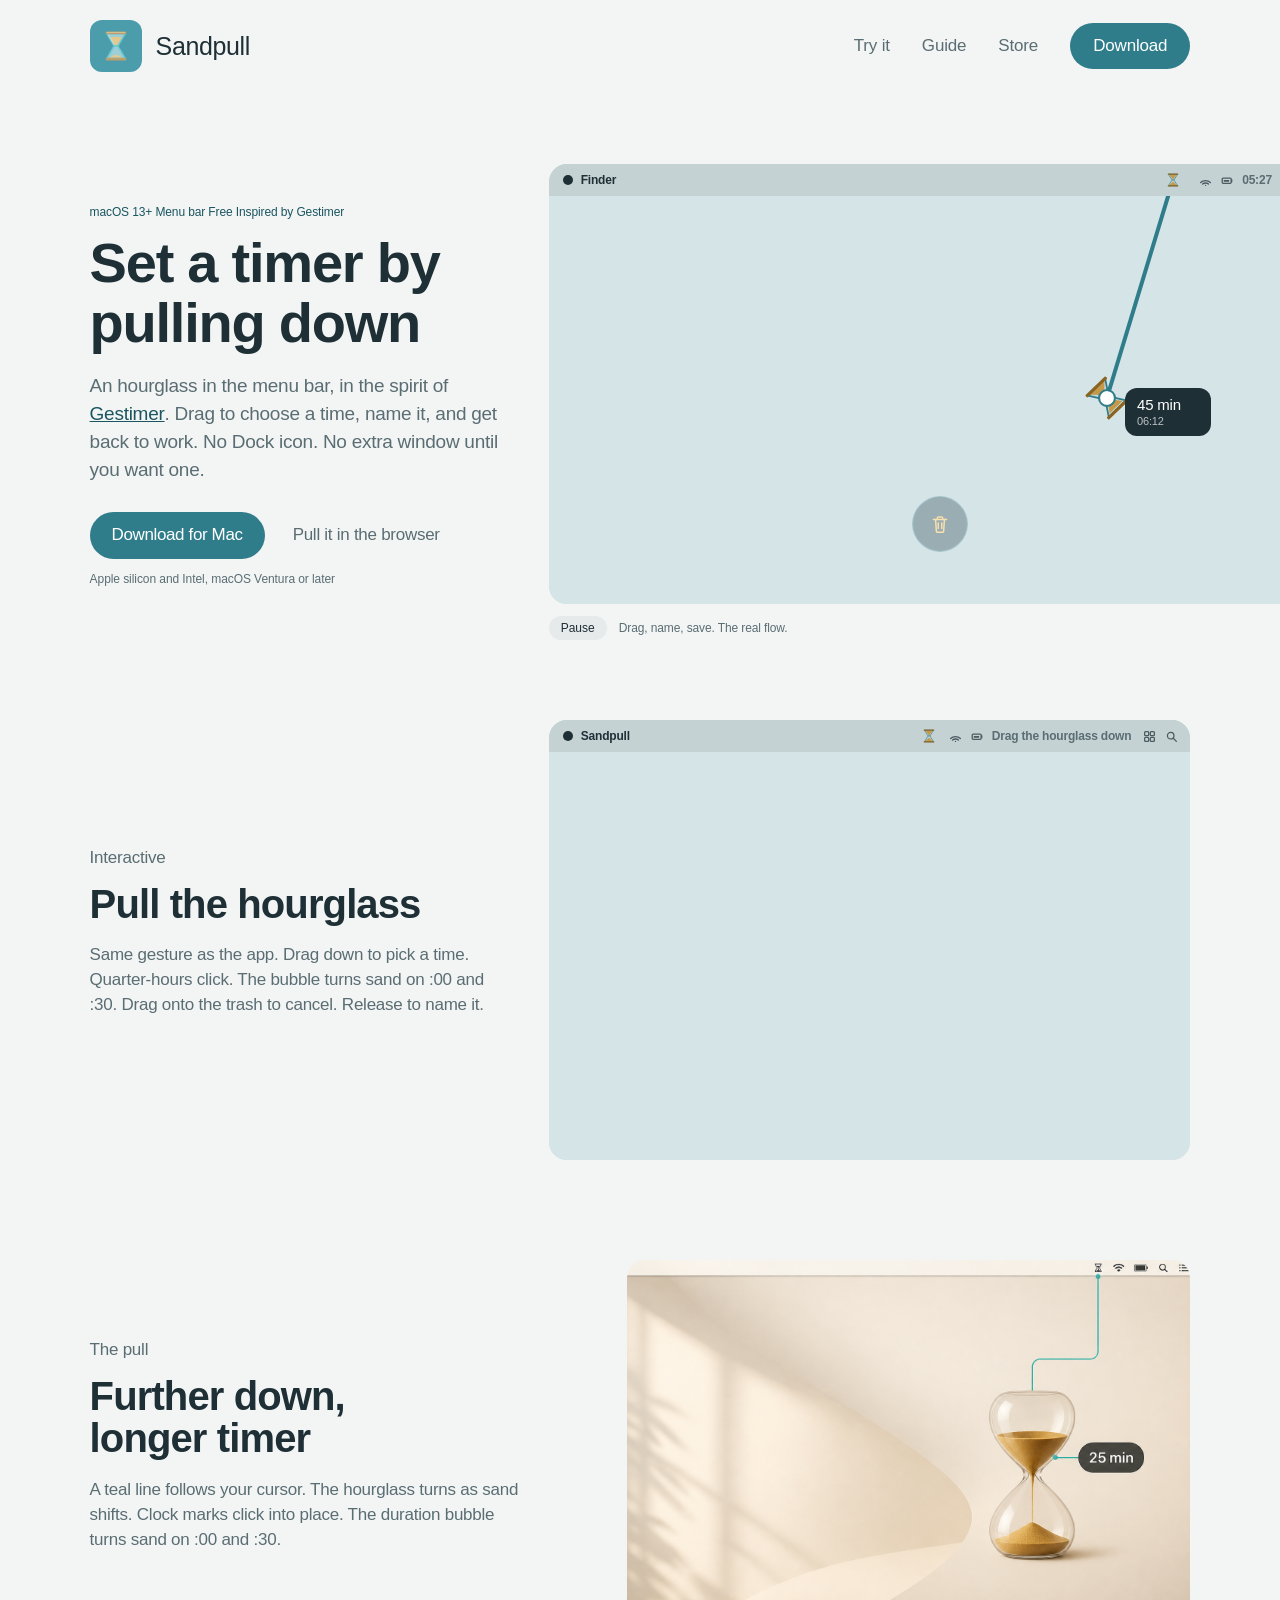
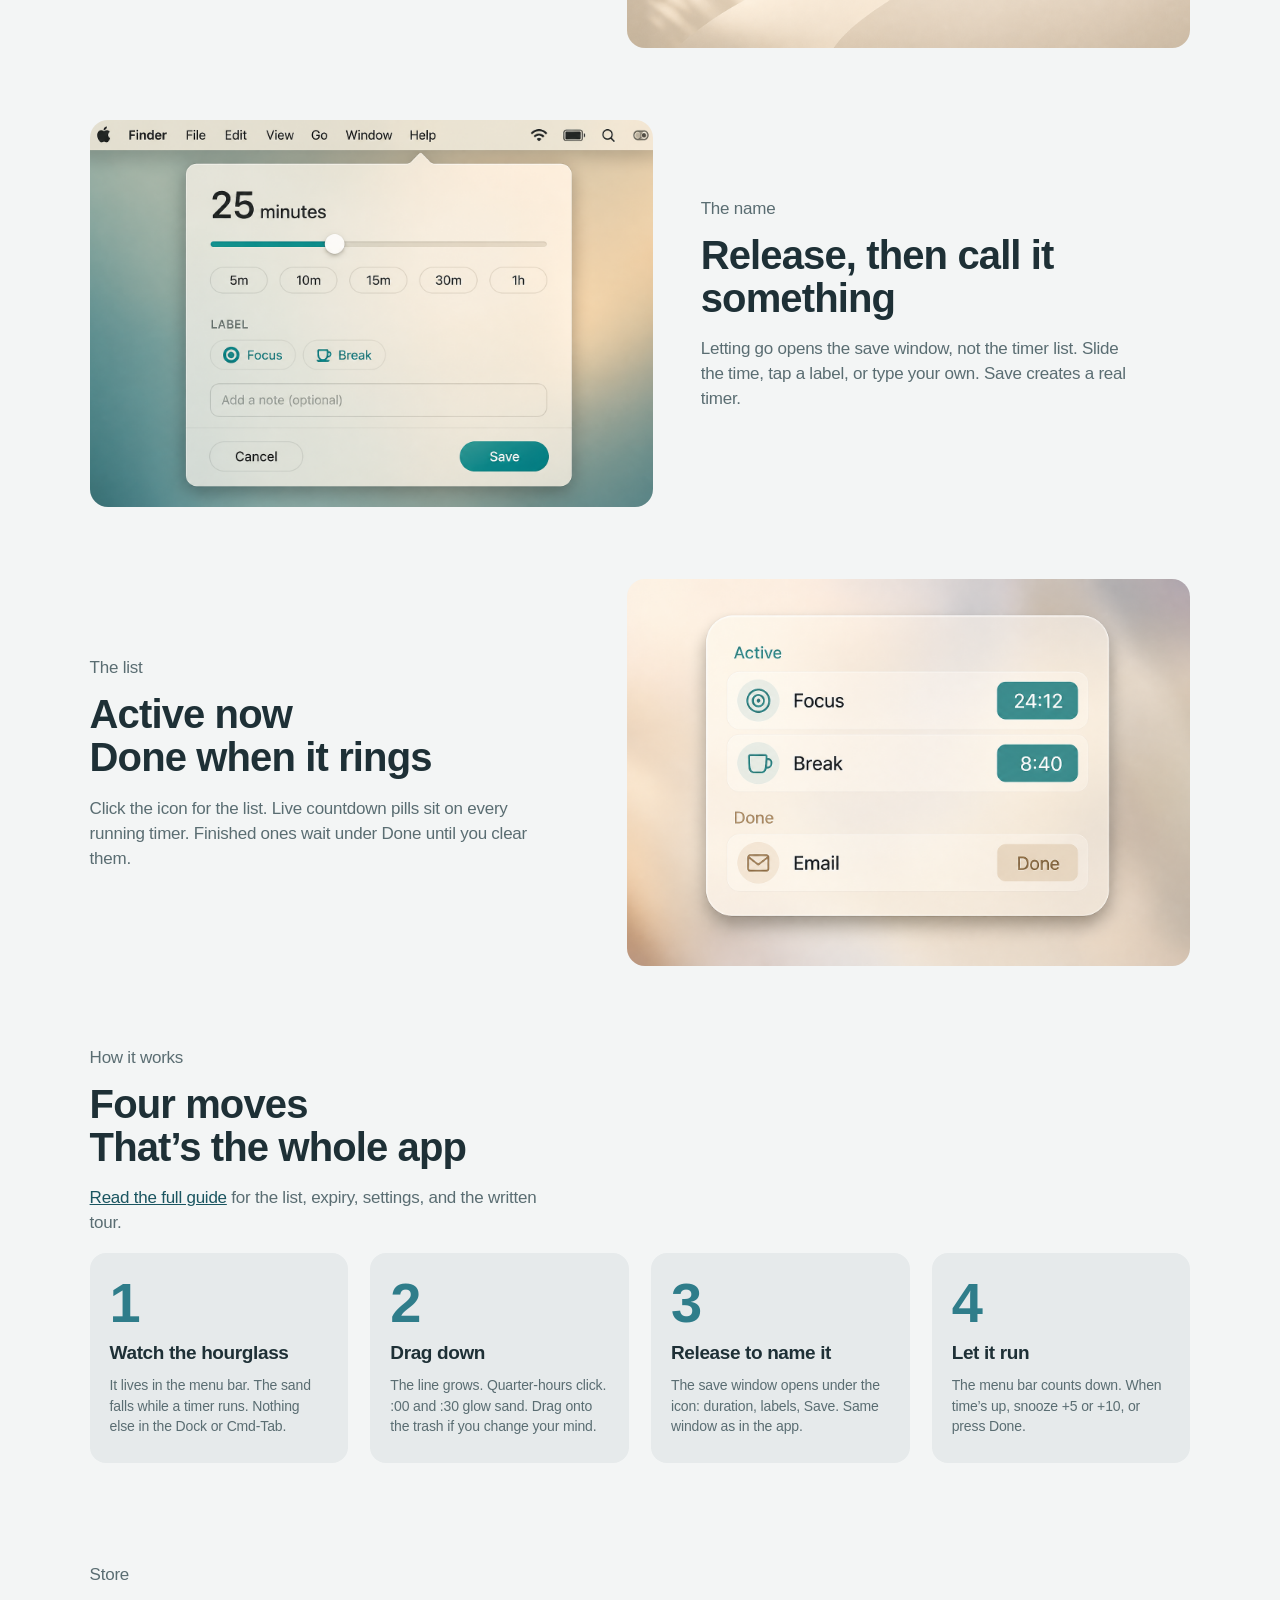
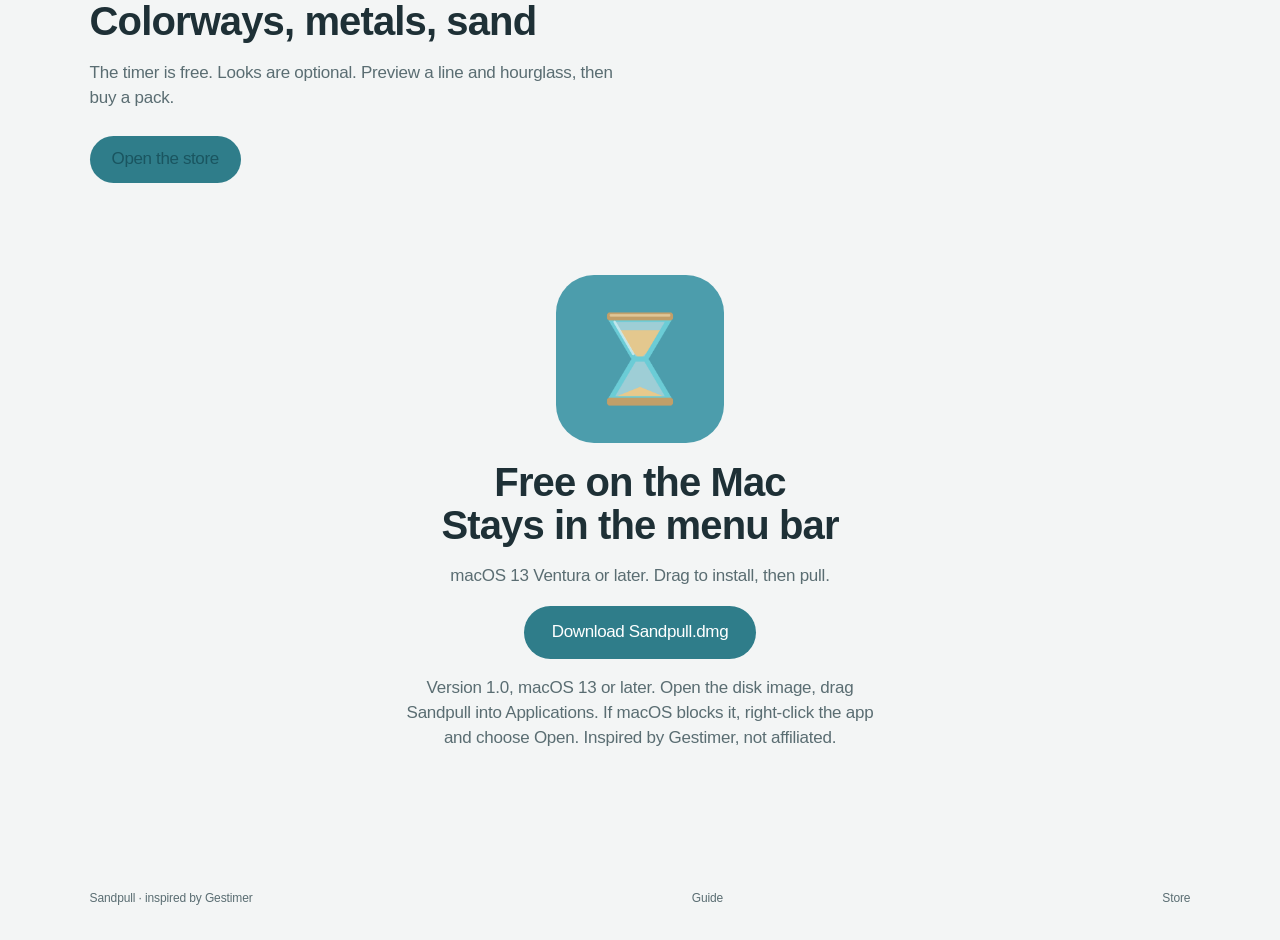
==== index.html @ 9d1be112 "Add a looks store with live preview, packs, and checkout hold. Co-authored-by: Cursor <cursoragent@c" ====
<!DOCTYPE html>
<html lang="en">
<head>
  <meta charset="utf-8">
  <meta name="viewport" content="width=device-width, initial-scale=1">
  <title>Sandpull: set a timer by pulling down</title>
  <meta name="description" content="A free macOS menu bar timer inspired by Gestimer. Drag the hourglass to choose a time, name it, and let the sand run.">
  <meta property="og:title" content="Sandpull">
  <meta property="og:description" content="A Gestimer-inspired menu bar timer. Pull down to set a time.">
  <meta property="og:image" content="assets/app-icon.png">
  <meta property="og:type" content="website">
  <link rel="icon" href="assets/app-icon-256.png" type="image/png" sizes="256x256">
  <link rel="icon" href="assets/favicon.svg" type="image/svg+xml">
  <link rel="apple-touch-icon" href="assets/app-icon-256.png">
  <link rel="stylesheet" href="styles.css">
</head>
<body>
  <header class="nav">
    <a class="brand" href="#top">
      <img src="assets/app-icon-256.png" width="36" height="36" alt="">
      <span>Sandpull</span>
    </a>
    <nav>
      <a href="#try">Try it</a>
      <a class="keep" href="guide.html">Guide</a>
      <a class="keep" href="store.html">Store</a>
      <a href="downloads/Sandpull.dmg" class="nav-cta" download>Download</a>
    </nav>
  </header>

  <main id="top">
    <section class="hero">
      <div class="hero-copy">
        <p class="eyebrow">macOS 13+  Menu bar  Free  Inspired by Gestimer</p>
        <h1>Set a timer by<br>pulling down</h1>
        <p class="lede">An hourglass in the menu bar, in the spirit of <a href="https://maddin.io/gestimer/" rel="noopener noreferrer">Gestimer</a>. Drag to choose a time, name it, and get back to work. No Dock icon. No extra window until you want one.</p>
        <div class="hero-actions">
          <a class="btn-save" href="downloads/Sandpull.dmg" download>Download for Mac</a>
          <a class="btn-quiet" href="#try">Pull it in the browser</a>
        </div>
        <p class="fine">Apple silicon and Intel, macOS Ventura or later</p>
      </div>

      <figure class="film" aria-label="Product demo">
        <div class="film-stage" id="film">
          <div class="desktop">
            <div class="menubar">
              <span class="apple" aria-hidden="true"></span>
              <span class="mb-app">Finder</span>
              <span class="mb-spacer"></span>
              <span class="status-icon" id="filmIcon">
                <svg class="hg" viewBox="0 0 42 42" aria-hidden="true"><use href="#hourglass"></use></svg>
                <span class="status-time" id="filmStatus"></span>
              </span>
              <span class="mb-extras" aria-hidden="true">
                <svg class="mb-sys" viewBox="0 0 16 16"><path d="M2 10.5c3.2-3.2 8.8-3.2 12 0"/><path d="M4.4 12.4c1.9-1.8 5.3-1.8 7.2 0"/><circle cx="8" cy="14" r="0.8" class="fill"/></svg>
                <svg class="mb-sys" viewBox="0 0 16 16"><rect x="1.5" y="5" width="11" height="6.5" rx="1.2"/><path d="M13.2 7v2.5"/><path d="M3.4 7.4h6.6v2.2H3.4z" class="fill"/></svg>
              </span>
              <span class="mb-clock" id="filmClock">16:39</span>
              <span class="mb-extras" aria-hidden="true">
                <svg class="mb-sys" viewBox="0 0 16 16"><rect x="2" y="2" width="5" height="5" rx="1.1"/><rect x="9" y="2" width="5" height="5" rx="1.1"/><rect x="2" y="9" width="5" height="5" rx="1.1"/><rect x="9" y="9" width="5" height="5" rx="1.1"/></svg>
                <svg class="mb-sys" viewBox="0 0 16 16"><circle cx="7" cy="7" r="4"/><path d="M10.2 10.2 14 14"/></svg>
              </span>
            </div>
            <div class="film-play" id="filmPlay">
              <div class="line" id="filmLine"></div>
              <div class="glass" id="filmGlass">
                <svg class="hg lg" viewBox="0 0 42 42"><use href="#hourglass"></use></svg>
              </div>
              <div class="bubble" id="filmBubble">
                <strong id="filmMins">25 min</strong>
                <span id="filmEnd">17:04</span>
              </div>
              <div class="cursor" id="filmCursor"></div>
              <div class="trash" id="filmTrash" aria-hidden="true">
                <svg viewBox="0 0 24 24">
                  <path d="M4.5 7h15M9 7V5.2A1.2 1.2 0 0 1 10.2 4h3.6A1.2 1.2 0 0 1 15 5.2V7"/>
                  <path class="can" d="M7 7l.85 13.1A1.4 1.4 0 0 0 9.24 21.4h5.52a1.4 1.4 0 0 0 1.39-1.3L17 7"/>
                  <path d="M10 11v6.2M14 11v6.2"/>
                </svg>
              </div>
              <div class="save-panel" id="filmSave">
                <div class="save-head">
                  <h3 id="filmVerbose">25 minutes</h3>
                  <div class="save-meta"><span>25m</span><span id="filmSaveEnd">17:04</span></div>
                  <div class="slider"><i style="width:42%"></i></div>
                  <div class="chips">
                    <span>5m</span><span>10m</span><span class="on">15m</span><span>30m</span><span>1h</span>
                  </div>
                </div>
                <div class="save-label">
                  <p>Label</p>
                  <div class="chips"><span>Focus</span><span>Break</span></div>
                  <div class="field" id="filmField"><span id="filmTyped"></span><i class="caret"></i></div>
                </div>
                <div class="save-foot">
                  <span class="cancel">Cancel</span>
                  <span class="save" id="filmSaveBtn">Save</span>
                </div>
              </div>
            </div>
          </div>
        </div>
        <figcaption>
          <button type="button" class="film-toggle" id="filmToggle" aria-pressed="true">Pause</button>
          <span>Drag, name, save. The real flow.</span>
        </figcaption>
      </figure>
    </section>

    <section class="try" id="try">
      <div class="section-copy">
        <p class="eyebrow">Interactive</p>
        <h2>Pull the hourglass</h2>
        <p>Same gesture as the app. Drag down to pick a time. Quarter-hours click. The bubble turns sand on :00 and :30. Drag onto the trash to cancel. Release to name it.</p>
      </div>
      <div class="try-stage" id="tryStage">
        <div class="desktop">
          <div class="menubar">
            <span class="apple" aria-hidden="true"></span>
            <span class="mb-app">Sandpull</span>
            <span class="mb-spacer"></span>
            <button type="button" class="status-icon live" id="tryIcon" aria-label="Drag to set a timer">
              <svg class="hg" viewBox="0 0 42 42"><use href="#hourglass"></use></svg>
            </button>
            <span class="mb-extras" aria-hidden="true">
              <svg class="mb-sys" viewBox="0 0 16 16"><path d="M2 10.5c3.2-3.2 8.8-3.2 12 0"/><path d="M4.4 12.4c1.9-1.8 5.3-1.8 7.2 0"/><circle cx="8" cy="14" r="0.8" class="fill"/></svg>
              <svg class="mb-sys" viewBox="0 0 16 16"><rect x="1.5" y="5" width="11" height="6.5" rx="1.2"/><path d="M13.2 7v2.5"/><path d="M3.4 7.4h6.6v2.2H3.4z" class="fill"/></svg>
            </span>
            <span class="hint" id="tryHint">Drag the hourglass down</span>
            <span class="mb-extras" aria-hidden="true">
              <svg class="mb-sys" viewBox="0 0 16 16"><rect x="2" y="2" width="5" height="5" rx="1.1"/><rect x="9" y="2" width="5" height="5" rx="1.1"/><rect x="2" y="9" width="5" height="5" rx="1.1"/><rect x="9" y="9" width="5" height="5" rx="1.1"/></svg>
              <svg class="mb-sys" viewBox="0 0 16 16"><circle cx="7" cy="7" r="4"/><path d="M10.2 10.2 14 14"/></svg>
            </span>
          </div>
          <div class="try-canvas" id="tryCanvas">
            <div class="line" id="tryLine"></div>
            <div class="glass" id="tryGlass">
              <svg class="hg lg" viewBox="0 0 42 42"><use href="#hourglass"></use></svg>
            </div>
            <div class="bubble" id="tryBubble">
              <strong id="tryMins">15 min</strong>
              <span id="tryEnd"></span>
            </div>
            <div class="trash" id="tryTrash" aria-hidden="true">
              <svg viewBox="0 0 24 24">
                <path d="M4.5 7h15M9 7V5.2A1.2 1.2 0 0 1 10.2 4h3.6A1.2 1.2 0 0 1 15 5.2V7"/>
                <path class="can" d="M7 7l.85 13.1A1.4 1.4 0 0 0 9.24 21.4h5.52a1.4 1.4 0 0 0 1.39-1.3L17 7"/>
                <path d="M10 11v6.2M14 11v6.2"/>
              </svg>
            </div>
            <div class="save-panel" id="trySave">
              <div class="save-head">
                <h3 id="tryVerbose">15 minutes</h3>
                <div class="save-meta"><span id="tryShort">15m</span><span id="trySaveEnd"></span></div>
                <div class="slider"><i id="trySlider"></i></div>
                <div class="chips">
                  <button type="button" data-mins="5">5m</button>
                  <button type="button" data-mins="10">10m</button>
                  <button type="button" data-mins="15">15m</button>
                  <button type="button" data-mins="30">30m</button>
                  <button type="button" data-mins="60">1h</button>
                </div>
              </div>
              <div class="save-label">
                <p>Label</p>
                <div class="chips">
                  <button type="button" data-label="Focus">Focus</button>
                  <button type="button" data-label="Break">Break</button>
                </div>
                <input id="tryField" class="field-input" type="text" placeholder="or type your own…" maxlength="40" autocomplete="off">
              </div>
              <div class="save-foot">
                <button type="button" class="cancel" id="tryCancel">Cancel</button>
                <button type="button" class="save" id="tryAdd">Save</button>
              </div>
            </div>
            <div class="list-panel" id="tryList" hidden>
              <p class="list-kicker">Active</p>
              <div id="tryRows"></div>
            </div>
          </div>
        </div>
      </div>
    </section>

    <section class="features" id="features">
      <article class="feature">
        <div class="feature-text">
          <p class="eyebrow">The pull</p>
          <h2>Further down,<br>longer timer</h2>
          <p>A teal line follows your cursor. The hourglass turns as sand shifts. Clock marks click into place. The duration bubble turns sand on :00 and :30.</p>
        </div>
        <figure>
          <img src="assets/feature-drag.png" alt="Dragging the hourglass down from the Mac menu bar to set 25 minutes" width="1600" height="900">
        </figure>
      </article>

      <article class="feature flip">
        <div class="feature-text">
          <p class="eyebrow">The name</p>
          <h2>Release, then call it something</h2>
          <p>Letting go opens the save window, not the timer list. Slide the time, tap a label, or type your own. Save creates a real timer.</p>
        </div>
        <figure>
          <img src="assets/feature-save.png" alt="Save window with duration slider, label chips, and a teal Save button" width="1600" height="1200">
        </figure>
      </article>

      <article class="feature">
        <div class="feature-text">
          <p class="eyebrow">The list</p>
          <h2>Active now<br>Done when it rings</h2>
          <p>Click the icon for the list. Live countdown pills sit on every running timer. Finished ones wait under Done until you clear them.</p>
        </div>
        <figure>
          <img src="assets/feature-list.png" alt="Timer list with Active countdowns and a Done section" width="1600" height="1200">
        </figure>
      </article>
    </section>

    <section class="steps" id="how">
      <div class="section-copy">
        <p class="eyebrow">How it works</p>
        <h2>Four moves<br>That’s the whole app</h2>
        <p><a href="guide.html">Read the full guide</a> for the list, expiry, settings, and the written tour.</p>
      </div>
      <ol class="step-grid">
        <li>
          <span class="num">1</span>
          <h3>Watch the hourglass</h3>
          <p>It lives in the menu bar. The sand falls while a timer runs. Nothing else in the Dock or Cmd-Tab.</p>
        </li>
        <li>
          <span class="num">2</span>
          <h3>Drag down</h3>
          <p>The line grows. Quarter-hours click. :00 and :30 glow sand. Drag onto the trash if you change your mind.</p>
        </li>
        <li>
          <span class="num">3</span>
          <h3>Release to name it</h3>
          <p>The save window opens under the icon: duration, labels, Save. Same window as in the app.</p>
        </li>
        <li>
          <span class="num">4</span>
          <h3>Let it run</h3>
          <p>The menu bar counts down. When time’s up, snooze +5 or +10, or press Done.</p>
        </li>
      </ol>
    </section>

    <section class="store-tease" id="looks">
      <div class="section-copy">
        <p class="eyebrow">Store</p>
        <h2>Colorways, metals, sand</h2>
        <p>The timer is free. Looks are optional. Preview a line and hourglass, then buy a pack.</p>
        <a class="btn-save" href="store.html">Open the store</a>
      </div>
    </section>

    <section class="download" id="download">
      <img class="dl-icon" src="assets/app-icon.png" width="1024" height="1024" alt="Sandpull">
      <h2>Free on the Mac<br>Stays in the menu bar</h2>
      <p>macOS 13 Ventura or later. Drag to install, then pull.</p>
      <a class="btn-save lg" href="downloads/Sandpull.dmg" download>Download Sandpull.dmg</a>
      <p class="fine">Version 1.0, macOS 13 or later. Open the disk image, drag Sandpull into Applications. If macOS blocks it, right-click the app and choose Open. Inspired by Gestimer, not affiliated.</p>
    </section>
  </main>

  <footer>
    <span>Sandpull · inspired by <a href="https://maddin.io/gestimer/" rel="noopener noreferrer">Gestimer</a></span>
    <a href="guide.html">Guide</a>
    <a href="store.html">Store</a>
  </footer>

  <svg xmlns="http://www.w3.org/2000/svg" class="sprite" aria-hidden="true">
    <symbol id="hourglass" viewBox="0 0 42 42">
      <path d="M9 6h24L23.3 21H18.7L9 6Z" fill="#c5d8db" stroke="#2f7d8a" stroke-width="1.8" stroke-linejoin="round"/>
      <path d="M9 36h24L23.3 21H18.7L9 36Z" fill="#c5d8db" stroke="#2f7d8a" stroke-width="1.8" stroke-linejoin="round"/>
      <path d="M12 8h18L21 20Z" fill="#c49a4a"/>
      <path d="M11 35h20L21 25Z" fill="#c49a4a"/>
      <rect x="7" y="4" width="28" height="3.2" rx="1" fill="#8a6420"/>
      <rect x="7" y="34.8" width="28" height="3.2" rx="1" fill="#8a6420"/>
    </symbol>
  </svg>

  <script src="app.js"></script>
</body>
</html>
---- styles.css ----
:root {
  --accent: #2f7d8a;
  --accent-deep: #1a5560;
  --teal: #4aa3ad;
  --sand: #b8924a;
  --sand-deep: #7a5a1e;
  --cream: #f3f5f5;
  --cream-deep: #e2e6e7;
  --ink: #1e3036;
  --muted: #5a6d72;
  --panel: #e6eaeb;
  --glass: #ffffff;
  --line: #2f7d8a;
  --radius: 13px;
}

* { box-sizing: border-box; }
html { scroll-behavior: smooth; }
#try { scroll-margin-top: 20vh; }
body {
  margin: 0;
  color: var(--ink);
  font-family: "SF Pro Text", -apple-system, BlinkMacSystemFont, "Helvetica Neue", sans-serif;
  font-size: 17px;
  font-weight: 400;
  line-height: 1.47;
  letter-spacing: -0.011em;
  background: var(--cream);
  -webkit-font-smoothing: antialiased;
}
img { max-width: 100%; height: auto; display: block; }
button, input { font: inherit; }
a { color: inherit; }

.nav {
  position: sticky;
  top: 0;
  z-index: 20;
  display: flex;
  align-items: center;
  justify-content: space-between;
  padding: 20px 7vw;
  background: var(--cream);
}
.brand {
  display: flex;
  align-items: center;
  gap: 14px;
  text-decoration: none;
  font-size: 25px;
  font-weight: 510;
  letter-spacing: -0.015em;
}
.brand img { width: 52px; height: 52px; border-radius: 12px; }
.nav nav { display: flex; align-items: center; gap: 32px; }
.nav nav a {
  text-decoration: none;
  color: var(--muted);
  font-size: 17px;
  font-weight: 400;
  letter-spacing: -0.01em;
}
.nav-cta {
  background: var(--accent);
  color: #fff !important;
  padding: 11px 23px;
  border-radius: 999px;
  font-weight: 510;
}

.hero {
  display: grid;
  grid-template-columns: minmax(0, 0.82fr) minmax(0, 1.28fr);
  gap: 48px;
  align-items: center;
  padding: 72px 7vw 40px;
}
.eyebrow {
  margin: 0 0 12px;
  font-size: 12px;
  font-weight: 400;
  letter-spacing: -0.01em;
  color: var(--accent-deep);
}
h1, h2 {
  font-family: "SF Pro Display", -apple-system, BlinkMacSystemFont, "Helvetica Neue", sans-serif;
  font-weight: 600;
  letter-spacing: -0.022em;
  line-height: 1.07;
  margin: 0 0 18px;
}
h1 { font-size: clamp(40px, 4.8vw, 56px); }
h2 { font-size: clamp(28px, 3.2vw, 40px); }
.lede {
  font-size: 19px;
  font-weight: 400;
  line-height: 1.47;
  letter-spacing: -0.014em;
  color: var(--muted);
  max-width: 22em;
}
.lede a { color: var(--accent-deep); font-weight: 510; }
.hero-actions { display: flex; flex-wrap: wrap; gap: 12px; margin: 28px 0 12px; }
.fine {
  color: var(--muted);
  font-size: 12px;
  font-weight: 400;
  letter-spacing: -0.006em;
}

.btn-save {
  display: inline-flex;
  align-items: center;
  justify-content: center;
  background: var(--accent);
  color: #fff;
  text-decoration: none;
  font-size: 17px;
  font-weight: 510;
  letter-spacing: -0.022em;
  padding: 11px 22px;
  border-radius: 999px;
  border: 0;
  cursor: pointer;
}
.btn-save:hover { background: var(--accent-deep); }
.btn-save.lg { padding: 14px 28px; font-size: 17px; }
.btn-quiet {
  display: inline-flex;
  align-items: center;
  padding: 11px 16px;
  text-decoration: none;
  color: var(--muted);
  border-radius: 999px;
  font-size: 17px;
  font-weight: 400;
  letter-spacing: -0.016em;
}
.btn-quiet:hover { background: var(--panel); }

.film { margin: 0; }
.film-stage, .try-stage {
  border-radius: 18px;
  overflow: hidden;
  background: #d5e4e6;
  aspect-ratio: 16 / 9;
  min-height: 440px;
}
.desktop {
  height: 100%;
  background: #d5e4e6;
  position: relative;
  display: flex;
  flex-direction: column;
}
.menubar {
  position: relative;
  z-index: 2;
  height: 32px;
  display: flex;
  align-items: center;
  gap: 8px;
  padding: 0 12px 0 14px;
  background: #c5d2d4;
  font-size: 12px;
  font-weight: 560;
  line-height: 1;
  flex: none;
}
.menubar > * {
  display: flex;
  align-items: center;
  height: 20px;
  line-height: 1;
}
.apple {
  width: 10px;
  height: 10px;
  border-radius: 50%;
  background: var(--ink);
  flex: none;
}
.sprite {
  position: absolute;
  left: -999px;
  width: 42px;
  height: 42px;
}
.mb-spacer { flex: 1; }
.mb-clock, .hint { color: var(--muted); }
.mb-extras {
  display: flex;
  align-items: center;
  gap: 9px;
  height: 20px;
  margin-left: 4px;
}
.mb-sys {
  width: 13px;
  height: 13px;
  display: block;
  fill: none;
  stroke: var(--ink);
  stroke-width: 1.6;
  stroke-linecap: round;
  stroke-linejoin: round;
  opacity: 0.72;
}
.mb-sys .fill {
  fill: var(--ink);
  stroke: none;
}
.status-icon {
  display: inline-flex;
  align-items: center;
  gap: 6px;
  background: none;
  border: 0;
  padding: 0;
  height: 20px;
  border-radius: 6px;
}
.status-icon.live { cursor: grab; }
.status-icon.live:active { cursor: grabbing; }
.hg { width: 16px; height: 16px; display: block; flex: none; }
.hg.lg { width: 42px; height: 42px; }
.status-time {
  display: inline-flex;
  align-items: center;
  justify-content: center;
  font-variant-numeric: tabular-nums;
  font-size: 11px;
  line-height: 1;
  color: var(--accent-deep);
}
.status-time:not(:empty) {
  background: var(--accent);
  color: #fff;
  padding: 0 7px;
  height: 18px;
  border-radius: 6px;
}

.film-play, .try-canvas {
  position: relative;
  flex: 1;
  min-height: 0;
  z-index: 1;
}
.line {
  position: absolute;
  width: 4px;
  background: var(--line);
  border-radius: 99px;
  transform-origin: top center;
  opacity: 0;
  left: 0; top: 0;
  pointer-events: none;
}
.line.faded { opacity: 0.28 !important; }
.glass, .bubble, .cursor, .trash { position: absolute; opacity: 0; pointer-events: none; }
.trash {
  left: 50%;
  bottom: 52px;
  width: 56px;
  height: 56px;
  margin-left: -28px;
  border-radius: 50%;
  display: grid;
  place-items: center;
  background: rgba(41, 71, 82, 0.35);
  outline: 1px solid rgba(47, 125, 138, 0.35);
  transform: scale(0.7);
  transform-origin: center;
}
.trash svg {
  width: 22px;
  height: 22px;
  fill: none;
  stroke: #f7e0ad;
  stroke-width: 1.7;
  stroke-linecap: round;
  stroke-linejoin: round;
}
.trash.on {
  background: rgba(255, 59, 48, 0.22);
  outline-color: rgba(255, 59, 48, 0.5);
}
.trash.on svg {
  stroke: #ff3b30;
}
.trash.on .can { fill: #ff3b30; }
.glass {
  width: 54px; height: 54px;
  margin: -27px 0 0 -27px;
  display: grid; place-items: center;
}
.bubble {
  min-width: 86px;
  padding: 8px 12px;
  border-radius: 12px;
  background: var(--ink);
  color: #fff;
  transform: translate(18px, -10px);
  display: flex;
  flex-direction: column;
  justify-content: center;
  gap: 2px;
}
.bubble strong {
  display: block;
  margin: 0;
  font-size: 15px;
  font-weight: 510;
  line-height: 1.15;
}
.bubble span {
  font-size: 11px;
  line-height: 1.2;
  opacity: .7;
}
.bubble.on-clock { background: var(--sand-deep); }
.cursor {
  width: 14px; height: 14px;
  border-radius: 50%;
  background: #fff;
  outline: 2px solid var(--line);
  margin: -7px 0 0 -7px;
}

.save-panel, .list-panel {
  position: absolute;
  top: 12px;
  right: 10px;
  width: 300px;
  border-radius: var(--radius);
  background: var(--glass);
  overflow: hidden;
  opacity: 0;
  transform: translateY(-8px) scale(0.96);
  pointer-events: none;
}
.save-panel.show, .list-panel.show {
  opacity: 1;
  transform: none;
  pointer-events: auto;
  transition: 180ms ease;
}
.save-head, .save-label { padding: 16px 18px 12px; }
.save-head h3 { font-size: 18px; margin: 0 0 6px; }
.save-meta {
  display: flex; justify-content: space-between;
  font-size: 12px; color: var(--muted); margin-bottom: 8px;
}
.slider {
  height: 4px; border-radius: 99px;
  background: var(--panel); margin-bottom: 12px;
}
.slider i {
  display: block; height: 100%; width: 40%;
  background: var(--accent); border-radius: inherit;
}
.chips { display: flex; flex-wrap: wrap; gap: 6px; }
.chips span, .chips button {
  border: 0;
  background: var(--panel);
  color: var(--muted);
  border-radius: 999px;
  padding: 5px 8px;
  font-size: 11px;
  font-weight: 600;
  cursor: pointer;
}
.chips .on, .chips button.on {
  background: #c5d8db;
  color: var(--accent-deep);
}
.save-label p {
  margin: 0 0 8px;
  font-size: 11px;
  letter-spacing: .12em;
  text-transform: uppercase;
  color: var(--muted);
  font-weight: 650;
}
.field, .field-input {
  margin-top: 10px;
  min-height: 28px;
  border: 0;
  background: transparent;
  width: 100%;
  color: var(--ink);
}
.field { color: var(--muted); }
.caret {
  display: inline-block; width: 1px; height: 14px;
  background: var(--accent); margin-left: 1px;
  animation: blink 1s steps(1) infinite;
}
@keyframes blink { 50% { opacity: 0; } }
.save-foot {
  display: flex; justify-content: space-between; align-items: center;
  padding: 12px 14px;
  background: var(--panel);
}
.cancel {
  background: none; border: 0; color: var(--muted);
  padding: 6px 12px; border-radius: 7px; cursor: pointer;
}
.save {
  background: var(--accent); color: #fff; border: 0;
  padding: 7px 18px; border-radius: 999px; font-weight: 650; cursor: pointer;
}
.save.pulse { transform: scale(1.04); }

.list-panel { padding: 14px 0 8px; }
.list-empty {
  margin: 8px 16px 16px;
  color: var(--muted);
  font-size: 13px;
  text-align: center;
}
.list-kicker {
  margin: 0 16px 8px;
  font-size: 10px; font-weight: 700;
  letter-spacing: .12em; text-transform: uppercase; color: var(--muted);
}
.row {
  display: flex; align-items: center; gap: 8px;
  padding: 10px 16px; min-height: 54px;
}
.row b { display: block; font-size: 13px; font-weight: 560; }
.row small { color: var(--muted); font-size: 11px; }
.row .grow { flex: 1; }
.pill {
  width: 80px; height: 26px; border-radius: 999px;
  display: grid; place-items: center;
  background: #c5d8db;
  color: var(--accent-deep);
  font-size: 11px; font-weight: 550;
  font-variant-numeric: tabular-nums;
}

.film figcaption {
  display: flex;
  align-items: center;
  gap: 12px;
  margin-top: 12px;
  color: var(--muted);
  font-size: 12px;
  font-weight: 400;
  letter-spacing: -0.01em;
  line-height: 1.2;
}
.film-toggle {
  background: var(--panel);
  border: 0; border-radius: 999px;
  padding: 5px 12px; cursor: pointer; color: var(--ink);
}

.try {
  display: grid;
  grid-template-columns: minmax(0, 0.82fr) minmax(0, 1.28fr);
  gap: 48px;
  align-items: center;
  padding: 40px 7vw 80px;
}
.section-copy { max-width: 28em; }
.section-copy p {
  color: var(--muted);
  font-size: 17px;
  line-height: 1.47;
  letter-spacing: -0.014em;
}
.section-copy a { color: var(--accent-deep); font-weight: 510; }
.try-stage { width: 100%; }

.features { padding: 20px 7vw 40px; display: grid; gap: 72px; }
.feature {
  display: grid;
  grid-template-columns: 1fr 1.15fr;
  gap: 48px;
  align-items: center;
}
.feature.flip { grid-template-columns: 1.15fr 1fr; }
.feature.flip .feature-text { order: 2; }
.feature p {
  color: var(--muted);
  font-size: 17px;
  font-weight: 400;
  line-height: 1.47;
  letter-spacing: -0.014em;
  max-width: 26em;
}
.feature figure {
  margin: 0;
  border-radius: 18px;
  overflow: hidden;
  background: var(--panel);
}
.feature img { width: 100%; height: 100%; object-fit: cover; aspect-ratio: 16 / 11; }

.steps { padding: 40px 7vw 80px; }
.step-grid {
  list-style: none;
  padding: 0;
  margin: 0;
  display: grid;
  grid-template-columns: repeat(4, 1fr);
  gap: 22px;
}
.step-grid li {
  background: var(--panel);
  border-radius: 16px;
  padding: 22px 20px 26px;
}
.num {
  display: block;
  font-family: "SF Pro Display", -apple-system, BlinkMacSystemFont, "Helvetica Neue", sans-serif;
  font-size: 56px;
  font-weight: 600;
  letter-spacing: -0.028em;
  line-height: 1;
  color: var(--accent);
}
.step-grid h3 {
  margin: 8px 0 8px;
  font-size: 19px;
  font-weight: 590;
  letter-spacing: -0.02em;
}
.step-grid p {
  margin: 0;
  color: var(--muted);
  font-size: 14px;
  font-weight: 400;
  line-height: 1.47;
  letter-spacing: -0.01em;
}

.store-tease {
  padding: 20px 7vw 72px;
}
.store-tease .section-copy { max-width: 32em; }
.store-tease .btn-save { margin-top: 8px; }

.download {
  text-align: center;
  padding: 20px 7vw 100px;
}
.dl-icon {
  width: 168px;
  height: 168px;
  margin: 0 auto 18px;
  border-radius: 38px;
  object-fit: cover;
}
.download p {
  color: var(--muted);
  font-size: 17px;
  line-height: 1.47;
  letter-spacing: -0.014em;
  max-width: 28em;
  margin-left: auto;
  margin-right: auto;
}
.download code {
  background: var(--panel);
  padding: 1px 6px;
  border-radius: 6px;
  font-size: 12px;
}

.store { padding: 24px 7vw 80px; }
.store-hero { max-width: 36em; margin-bottom: 36px; }
.store-hero .lede, .store-hero p { color: var(--muted); }
.store-studio {
  display: grid;
  grid-template-columns: minmax(0, 1.2fr) minmax(260px, 0.8fr);
  gap: 36px;
  align-items: start;
  margin-bottom: 72px;
}
.store-preview {
  --hg-glass: #c5d8db;
  --hg-stroke: #2f7d8a;
  --hg-cap: #8a6420;
  --hg-sand: #c49a4a;
  --desktop: #d5e4e6;
  --menubar: #c5d2d4;
  --bubble: #1e3036;
  border-radius: 18px;
  overflow: hidden;
  aspect-ratio: 16 / 10;
  min-height: 360px;
}
.store-preview .desktop { background: var(--desktop); }
.store-preview .menubar { background: var(--menubar); }
.store-canvas { position: relative; flex: 1; min-height: 0; }
.store-line {
  opacity: 1;
  left: 42%;
  top: 0;
  height: 46%;
  width: 4px;
  background: var(--line);
}
.store-glass {
  opacity: 1;
  left: 42%;
  top: 46%;
}
.store-bubble {
  opacity: 1;
  left: calc(42% + 28px);
  top: calc(46% - 18px);
  background: var(--bubble);
}
.store-controls fieldset {
  border: 0;
  margin: 0 0 22px;
  padding: 0;
}
.store-controls legend {
  font-size: 12px;
  letter-spacing: 0.08em;
  text-transform: uppercase;
  color: var(--muted);
  font-weight: 650;
  margin-bottom: 10px;
}
.swatches { display: flex; flex-wrap: wrap; gap: 8px; }
.swatch {
  display: flex;
  align-items: center;
  gap: 8px;
  border: 0;
  background: var(--panel);
  border-radius: 999px;
  padding: 6px 12px 6px 8px;
  cursor: pointer;
  color: var(--ink);
  font-size: 13px;
}
.swatch i {
  width: 16px;
  height: 16px;
  border-radius: 50%;
  background: var(--swatch);
}
.swatch.on { background: #c5d8db; color: var(--accent-deep); }
.store-buy { display: grid; gap: 10px; margin-top: 8px; }
.store-total {
  margin: 0;
  font-size: 15px;
  font-weight: 510;
  color: var(--ink);
}
.pack-grid {
  list-style: none;
  padding: 0;
  margin: 28px 0 0;
  display: grid;
  grid-template-columns: repeat(4, 1fr);
  gap: 16px;
}
.pack-grid li {
  background: var(--panel);
  border-radius: 16px;
  padding: 20px 18px 22px;
  display: grid;
  gap: 10px;
  align-content: start;
}
.pack-grid h3 { margin: 0; font-size: 20px; }
.pack-grid p { margin: 0; color: var(--muted); font-size: 14px; }
.cart {
  position: sticky;
  bottom: 16px;
  margin: 40px auto 0;
  max-width: 520px;
  background: var(--glass);
  border-radius: 16px;
  padding: 16px 18px 18px;
  outline: 1px solid var(--cream-deep);
}
.cart ul { list-style: none; padding: 0; margin: 8px 0 12px; }
.cart li {
  display: grid;
  grid-template-columns: 1fr auto auto;
  gap: 12px;
  align-items: center;
  padding: 8px 0;
}
.checkout {
  border: 0;
  border-radius: 16px;
  padding: 28px;
  width: min(440px, 92vw);
  background: var(--cream);
}
.checkout::backdrop { background: rgba(0, 0, 0, 0.45); }
.checkout form { display: grid; gap: 12px; }
.checkout h2 { margin: 0; }
.checkout label { display: grid; gap: 6px; font-size: 13px; color: var(--muted); }
.checkout input {
  border: 0;
  background: var(--panel);
  border-radius: 10px;
  padding: 10px 12px;
  color: var(--ink);
}

footer {
  display: flex;
  justify-content: space-between;
  padding: 22px 7vw 32px;
  color: var(--muted);
  font-size: 12px;
  font-weight: 400;
  letter-spacing: -0.01em;
}
footer a { text-decoration: none; }

.guide-wrap {
  display: grid;
  grid-template-columns: 220px minmax(0, 720px);
  gap: 48px;
  max-width: 1100px;
  margin: 0 auto;
  padding: 48px 7vw 80px;
}
.toc {
  position: sticky;
  top: 80px;
  align-self: start;
}
.toc ol {
  list-style: none;
  padding: 0;
  margin: 0 0 16px;
}
.toc li { margin: 0 0 8px; }
.toc a {
  text-decoration: none;
  color: var(--muted);
  font-size: 14px;
}
.toc a:hover, .nav a[aria-current="page"] { color: var(--accent-deep); }
.toc-md { padding-left: 0; font-size: 13px; }

.guide-hero { margin-bottom: 40px; }
.guide section { margin: 0 0 48px; }
.guide h2 {
  display: flex;
  align-items: center;
  gap: 12px;
  font-size: 32px;
  margin-bottom: 14px;
}
.guide h2 .num {
  font-size: 42px;
  flex: none;
}
.guide h3 { font-size: 18px; margin: 22px 0 10px; }
.guide p, .guide li { color: var(--ink); }
.guide ul, .guide .plain { padding-left: 1.2em; }
.guide li { margin: 6px 0; }
.callout {
  background: var(--panel);
  border-radius: 12px;
  padding: 12px 16px;
  margin: 16px 0;
}
.callout p { margin: 0; color: var(--muted); }
.guide table {
  width: 100%;
  border-collapse: collapse;
  font-size: 15px;
  margin: 16px 0 20px;
  background: var(--panel);
  border-radius: 12px;
  overflow: hidden;
}
.guide th, .guide td {
  text-align: left;
  padding: 10px 12px;
  vertical-align: top;
}
.guide tr:nth-child(even) td { background: var(--cream-deep); }
.guide th { color: var(--muted); font-size: 12px; letter-spacing: .06em; text-transform: uppercase; }
.guide code, kbd {
  background: #c5d8db;
  padding: 1px 6px;
  border-radius: 6px;
  font-size: 13px;
}
.guide-fig {
  margin: 18px 0;
  border-radius: 16px;
  overflow: hidden;
  background: var(--panel);
}
.guide-fig img { width: 100%; aspect-ratio: 16 / 10; object-fit: cover; }
.guide-fig figcaption {
  padding: 10px 14px 12px;
  font-size: 13px;
  color: var(--muted);
}

@media (max-width: 900px) {
  .hero, .try, .feature, .feature.flip { grid-template-columns: 1fr; }
  .feature.flip .feature-text { order: 0; }
  .step-grid { grid-template-columns: 1fr 1fr; }
  .store-studio, .pack-grid { grid-template-columns: 1fr 1fr; }
  .nav nav a:not(.nav-cta):not(.keep) { display: none; }
  .save-panel, .list-panel { right: 10px; left: 10px; width: auto; }
  .guide-wrap { grid-template-columns: 1fr; }
  .toc { position: static; }
}
@media (max-width: 560px) {
  .step-grid, .pack-grid, .store-studio { grid-template-columns: 1fr; }
  h1 { font-size: 36px; }
}

@media print {
  .nav, .toc, footer { display: none; }
  .guide-wrap { display: block; padding: 0; }
}

@media (prefers-reduced-motion: reduce) {
  .caret { animation: none; }
  html { scroll-behavior: auto; }
}
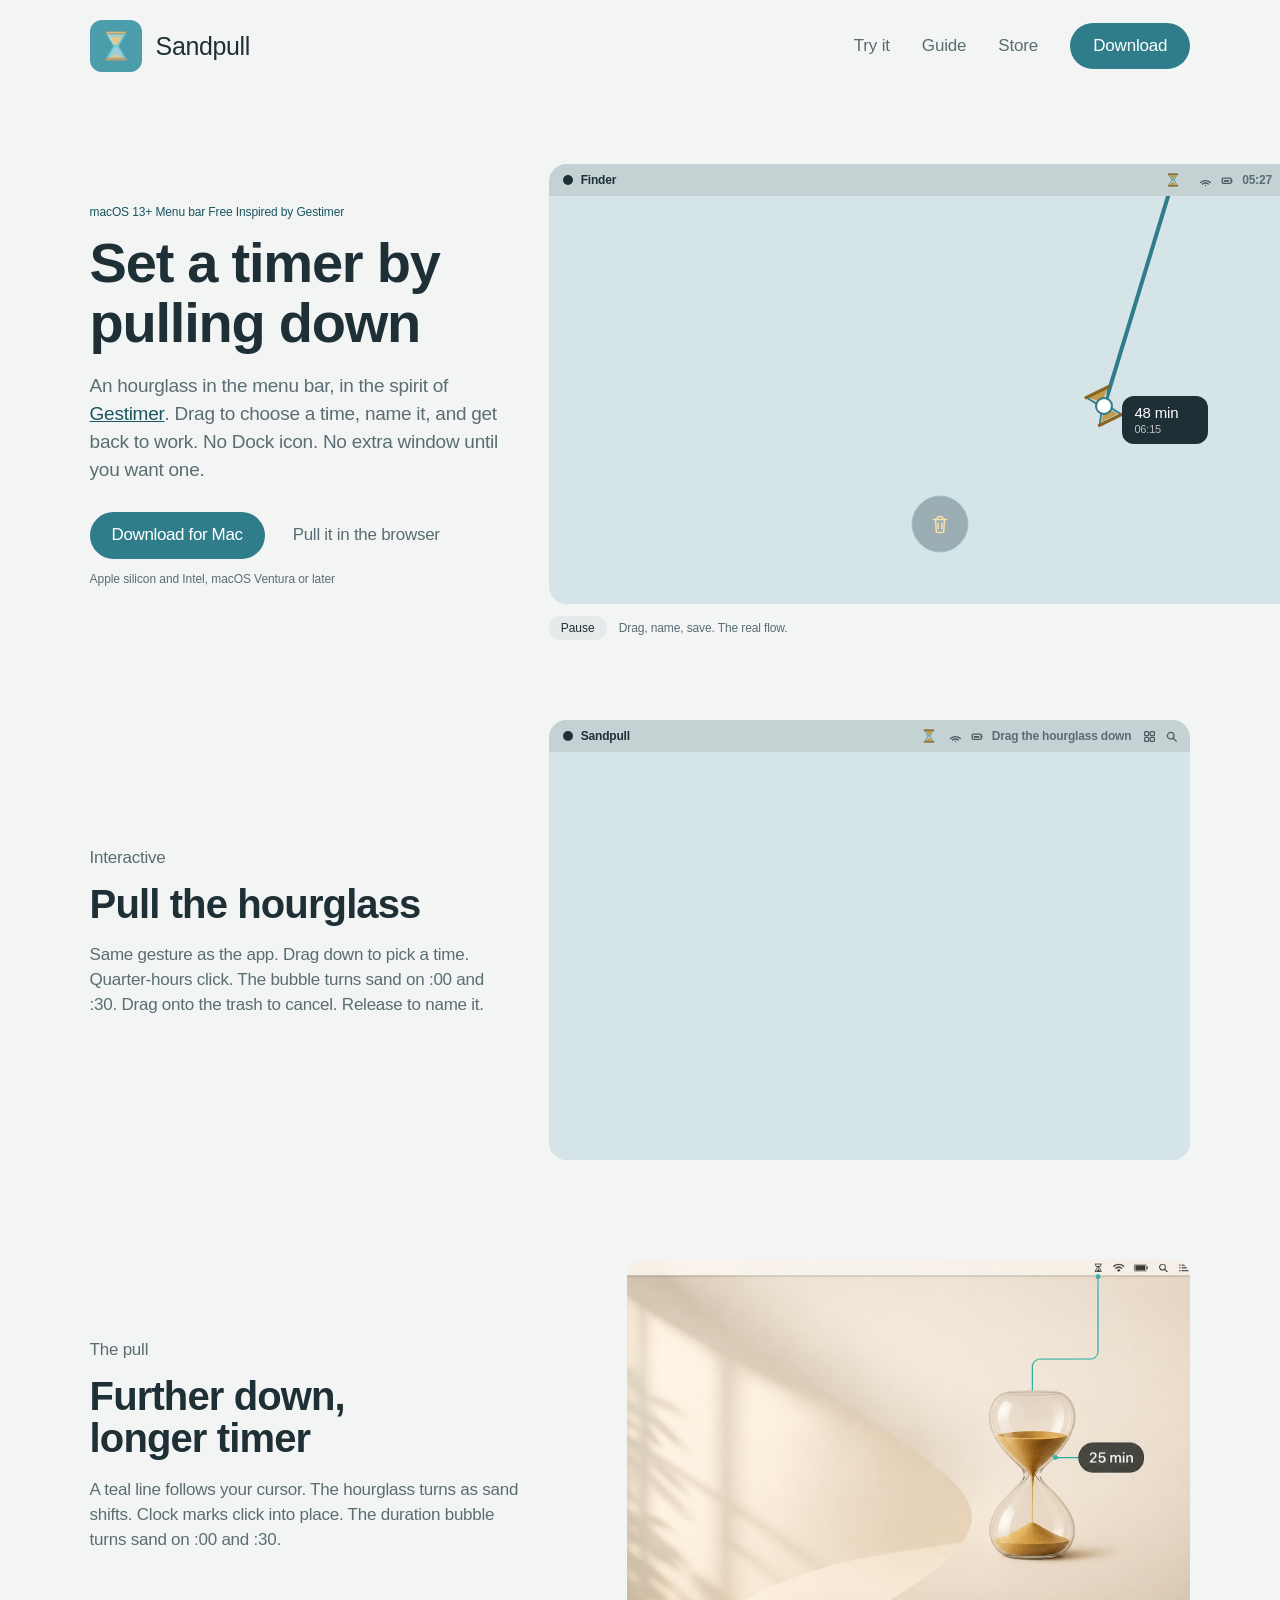
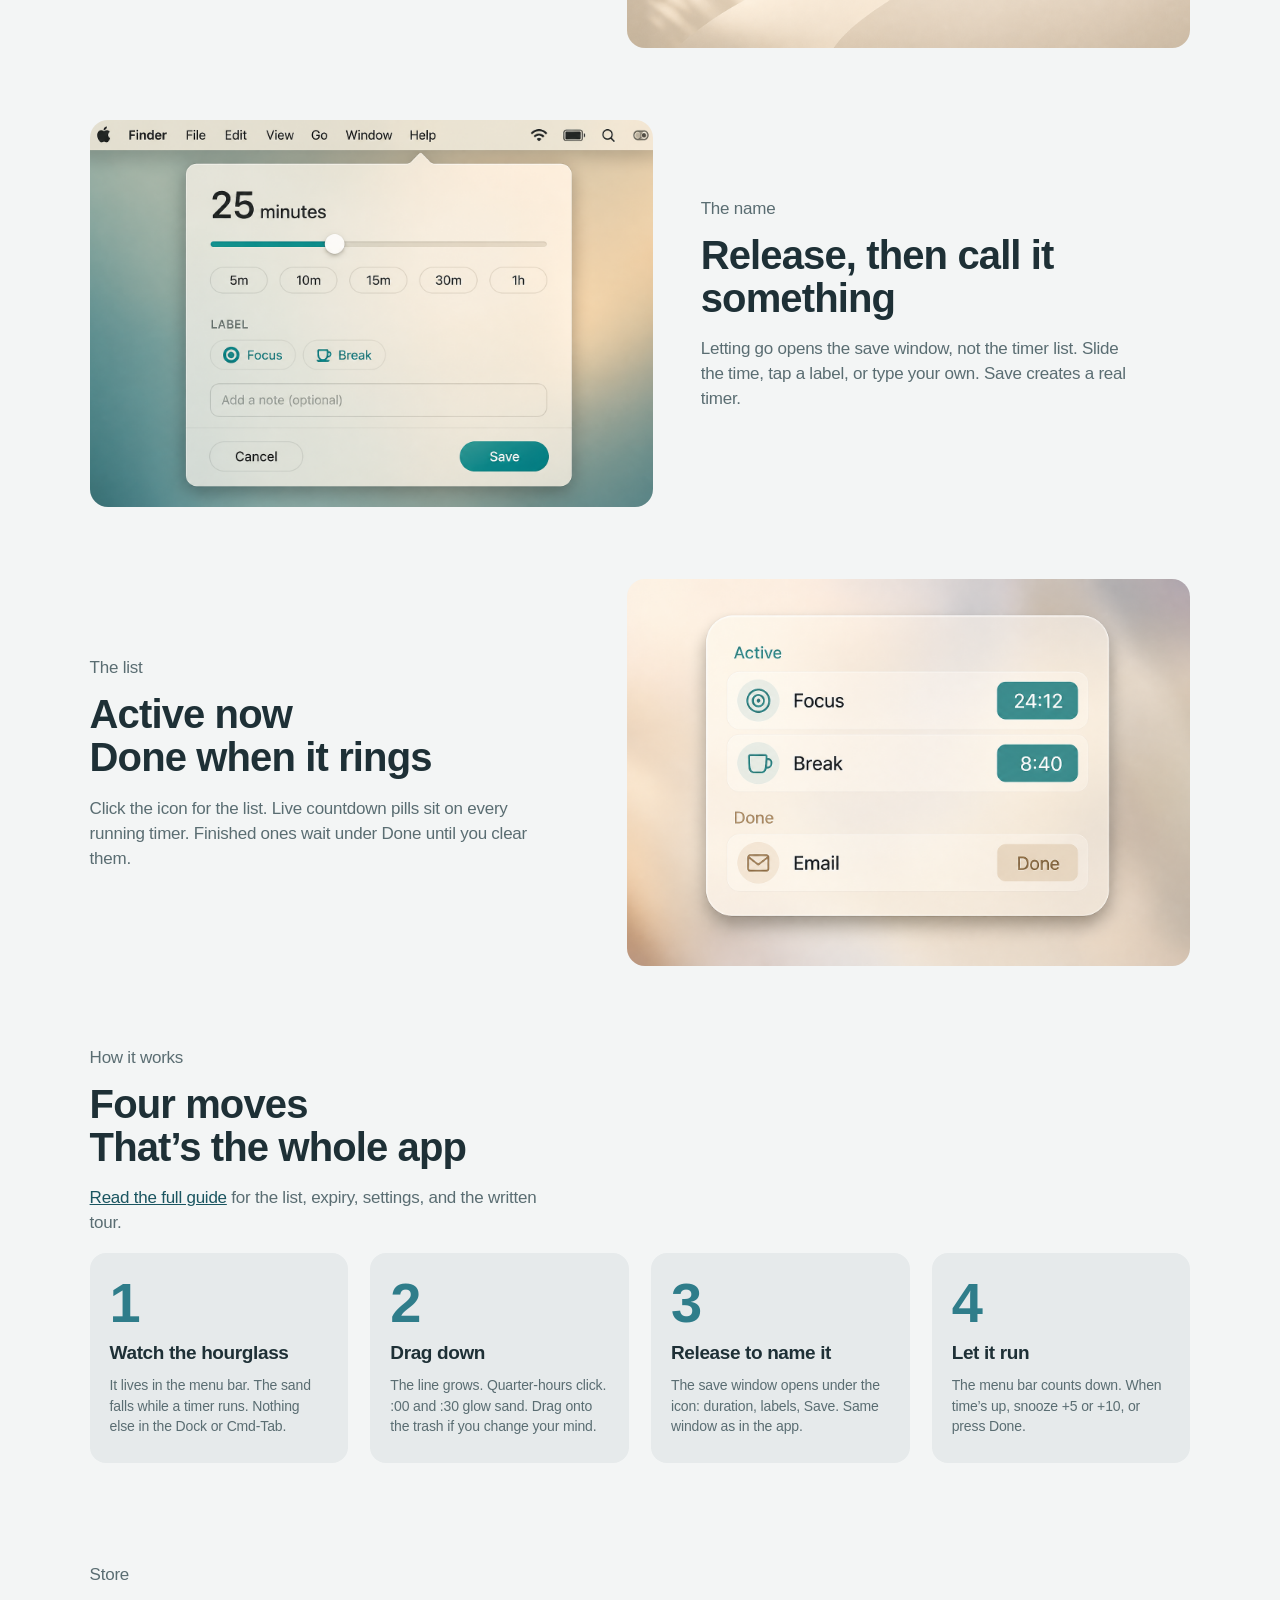
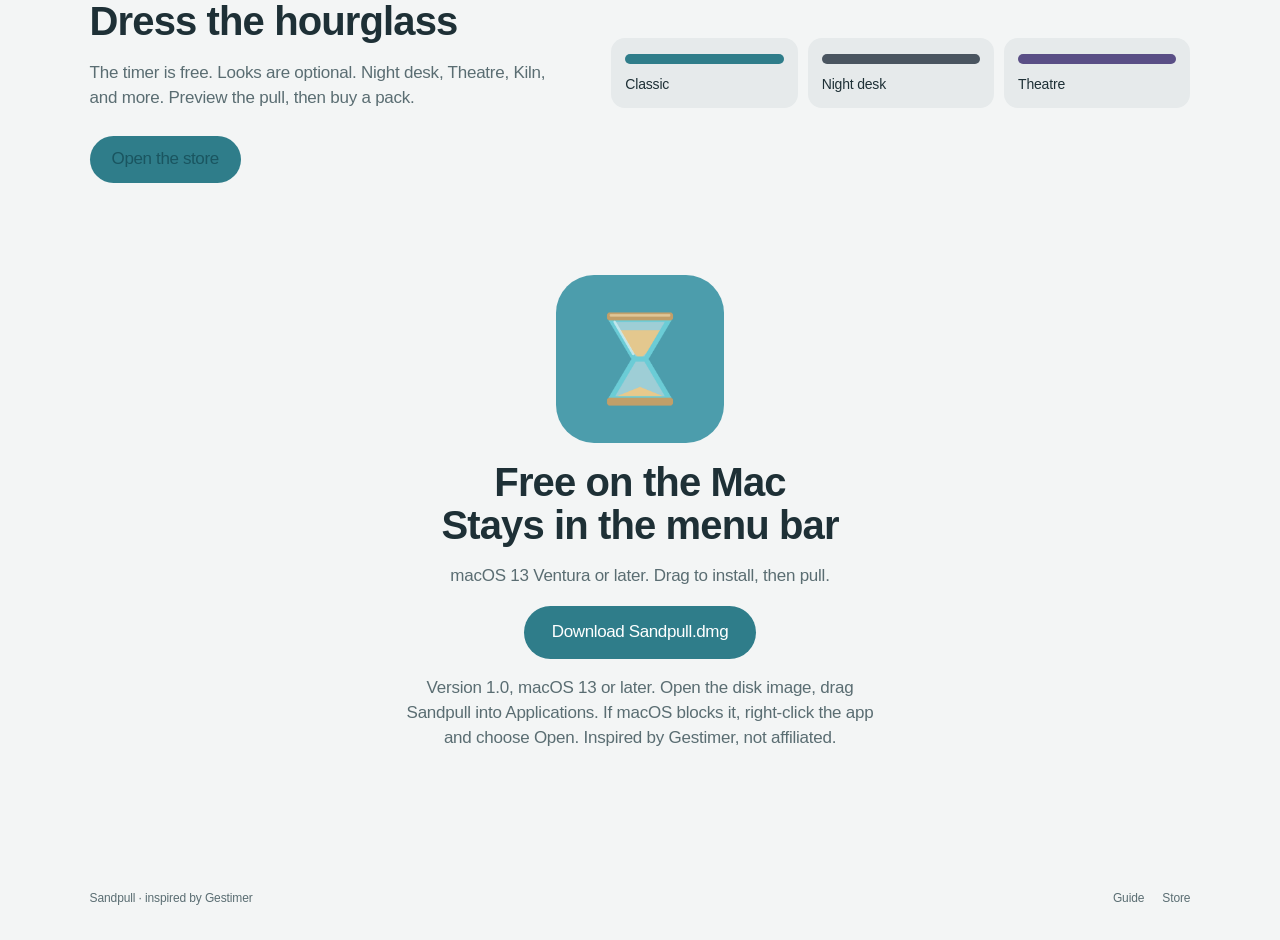
==== commit 39a32195: "Make the store a full look studio with presets and a live pull. Co-authored-by: Cursor <cursoragent@" ====
--- a/index.html
+++ b/index.html
@@ -252,9 +252,14 @@
     <section class="store-tease" id="looks">
       <div class="section-copy">
         <p class="eyebrow">Store</p>
-        <h2>Colorways, metals, sand</h2>
-        <p>The timer is free. Looks are optional. Preview a line and hourglass, then buy a pack.</p>
+        <h2>Dress the hourglass</h2>
+        <p>The timer is free. Looks are optional. Night desk, Theatre, Kiln, and more. Preview the pull, then buy a pack.</p>
         <a class="btn-save" href="store.html">Open the store</a>
+      </div>
+      <div class="tease-looks">
+        <a href="store.html"><i style="--chip:#2f7d8a"></i><span>Classic</span></a>
+        <a href="store.html"><i style="--chip:#4a5560"></i><span>Night desk</span></a>
+        <a href="store.html"><i style="--chip:#5a4f86"></i><span>Theatre</span></a>
       </div>
     </section>
 
@@ -269,8 +274,10 @@
 
   <footer>
     <span>Sandpull · inspired by <a href="https://maddin.io/gestimer/" rel="noopener noreferrer">Gestimer</a></span>
-    <a href="guide.html">Guide</a>
-    <a href="store.html">Store</a>
+    <span class="foot-links">
+      <a href="guide.html">Guide</a>
+      <a href="store.html">Store</a>
+    </span>
   </footer>
 
   <svg xmlns="http://www.w3.org/2000/svg" class="sprite" aria-hidden="true">
--- a/styles.css
+++ b/styles.css
@@ -539,10 +539,38 @@
 }
 
 .store-tease {
+  display: grid;
+  grid-template-columns: minmax(0, 0.9fr) minmax(0, 1.1fr);
+  gap: 48px;
+  align-items: center;
   padding: 20px 7vw 72px;
 }
 .store-tease .section-copy { max-width: 32em; }
 .store-tease .btn-save { margin-top: 8px; }
+.tease-looks {
+  display: grid;
+  grid-template-columns: repeat(3, 1fr);
+  gap: 10px;
+}
+.tease-looks a {
+  display: grid;
+  gap: 10px;
+  text-decoration: none;
+  background: var(--panel);
+  border-radius: 14px;
+  padding: 16px 14px 14px;
+  color: var(--ink);
+}
+.tease-looks i {
+  display: block;
+  height: 10px;
+  border-radius: 99px;
+  background: var(--chip);
+}
+.tease-looks span {
+  font-size: 14px;
+  font-weight: 510;
+}
 
 .download {
   text-align: center;
@@ -571,54 +599,122 @@
   font-size: 12px;
 }
 
-.store { padding: 24px 7vw 80px; }
-.store-hero { max-width: 36em; margin-bottom: 36px; }
-.store-hero .lede, .store-hero p { color: var(--muted); }
-.store-studio {
-  display: grid;
-  grid-template-columns: minmax(0, 1.2fr) minmax(260px, 0.8fr);
-  gap: 36px;
-  align-items: start;
-  margin-bottom: 72px;
-}
+.store { padding: 8px 7vw 120px; }
+.store-hero {
+  display: grid;
+  grid-template-columns: minmax(0, 1.4fr) minmax(200px, 0.6fr);
+  gap: 40px;
+  align-items: end;
+  margin-bottom: 28px;
+}
+.store-hero .lede { max-width: 28em; }
+.look-name {
+  margin: 0 0 6px;
+  font-family: "SF Pro Display", -apple-system, BlinkMacSystemFont, "Helvetica Neue", sans-serif;
+  font-size: clamp(28px, 3vw, 40px);
+  font-weight: 600;
+  letter-spacing: -0.022em;
+  line-height: 1.1;
+}
+.look-price { margin: 0; color: var(--muted); font-size: 15px; }
+.store-stage { margin-bottom: 80px; }
 .store-preview {
   --hg-glass: #c5d8db;
   --hg-stroke: #2f7d8a;
   --hg-cap: #8a6420;
   --hg-sand: #c49a4a;
-  --desktop: #d5e4e6;
-  --menubar: #c5d2d4;
-  --bubble: #1e3036;
+  --desktop: #c8d6d8;
+  --menubar: #b7c6c8;
+  --bubble: #163038;
+  --line: #6ad0d8;
   border-radius: 18px;
   overflow: hidden;
-  aspect-ratio: 16 / 10;
-  min-height: 360px;
+  aspect-ratio: 16 / 9;
+  min-height: 420px;
 }
 .store-preview .desktop { background: var(--desktop); }
 .store-preview .menubar { background: var(--menubar); }
 .store-canvas { position: relative; flex: 1; min-height: 0; }
+.store-dim {
+  position: absolute;
+  inset: 0;
+  background: rgba(8, 12, 14, 0.58);
+}
 .store-line {
   opacity: 1;
-  left: 42%;
+  left: 50%;
   top: 0;
-  height: 46%;
+  height: 48%;
   width: 4px;
+  margin-left: -2px;
   background: var(--line);
+  z-index: 1;
 }
 .store-glass {
   opacity: 1;
-  left: 42%;
-  top: 46%;
+  left: 50%;
+  top: 48%;
+  z-index: 2;
 }
 .store-bubble {
   opacity: 1;
-  left: calc(42% + 28px);
-  top: calc(46% - 18px);
+  left: calc(50% + 36px);
+  top: calc(48% - 22px);
   background: var(--bubble);
+  z-index: 2;
+}
+.store-trash {
+  opacity: 1;
+  transform: scale(1.05);
+  z-index: 2;
+  background: rgba(41, 71, 82, 0.55);
+  outline-color: var(--line);
+}
+.store-trash svg { stroke: #fff; }
+.presets {
+  display: flex;
+  flex-wrap: wrap;
+  gap: 8px;
+  margin: 18px 0 22px;
+}
+.preset, .swatch {
+  display: inline-flex;
+  align-items: center;
+  gap: 8px;
+  border: 0;
+  background: var(--panel);
+  border-radius: 999px;
+  padding: 8px 14px 8px 10px;
+  cursor: pointer;
+  color: var(--ink);
+  font-size: 14px;
+  font-weight: 510;
+}
+.preset i, .swatch i {
+  width: 14px;
+  height: 14px;
+  border-radius: 50%;
+  background: var(--swatch, currentColor);
+  flex: none;
+}
+.preset.on, .swatch.on {
+  background: var(--ink);
+  color: #fff;
+}
+.swatch em {
+  font-style: normal;
+  font-size: 11px;
+  opacity: 0.62;
+  font-weight: 400;
+}
+.store-controls {
+  display: grid;
+  grid-template-columns: repeat(3, minmax(0, 1fr));
+  gap: 22px 28px;
 }
 .store-controls fieldset {
   border: 0;
-  margin: 0 0 22px;
+  margin: 0;
   padding: 0;
 }
 .store-controls legend {
@@ -630,68 +726,93 @@
   margin-bottom: 10px;
 }
 .swatches { display: flex; flex-wrap: wrap; gap: 8px; }
-.swatch {
-  display: flex;
-  align-items: center;
-  gap: 8px;
-  border: 0;
-  background: var(--panel);
-  border-radius: 999px;
-  padding: 6px 12px 6px 8px;
-  cursor: pointer;
-  color: var(--ink);
-  font-size: 13px;
-}
-.swatch i {
-  width: 16px;
-  height: 16px;
-  border-radius: 50%;
-  background: var(--swatch);
-}
-.swatch.on { background: #c5d8db; color: var(--accent-deep); }
-.store-buy { display: grid; gap: 10px; margin-top: 8px; }
+.store-buy {
+  display: flex;
+  flex-wrap: wrap;
+  gap: 12px;
+  align-items: center;
+  margin-top: 28px;
+}
 .store-total {
   margin: 0;
-  font-size: 15px;
-  font-weight: 510;
+  font-size: 17px;
+  font-weight: 590;
   color: var(--ink);
 }
+.store-packs .section-copy { margin-bottom: 8px; }
 .pack-grid {
   list-style: none;
   padding: 0;
   margin: 28px 0 0;
   display: grid;
-  grid-template-columns: repeat(4, 1fr);
-  gap: 16px;
+  grid-template-columns: 1.4fr 1fr 1fr 1fr;
+  gap: 14px;
 }
 .pack-grid li {
   background: var(--panel);
   border-radius: 16px;
-  padding: 20px 18px 22px;
-  display: grid;
-  gap: 10px;
+  padding: 22px 20px 20px;
+  display: grid;
+  gap: 12px;
   align-content: start;
 }
-.pack-grid h3 { margin: 0; font-size: 20px; }
-.pack-grid p { margin: 0; color: var(--muted); font-size: 14px; }
-.cart {
+.pack-grid li.featured {
+  background: var(--ink);
+  color: #fff;
+}
+.pack-grid li.featured p,
+.pack-grid li.featured .store-total { color: rgba(255, 255, 255, 0.78); }
+.pack-grid h3 { margin: 0; font-size: 24px; letter-spacing: -0.02em; }
+.pack-grid p { margin: 0; color: var(--muted); font-size: 14px; line-height: 1.45; }
+.pack-chips { display: flex; gap: 6px; flex-wrap: wrap; }
+.pack-chips i {
+  width: 18px;
+  height: 18px;
+  border-radius: 50%;
+  display: block;
+}
+.pack-foot {
+  display: flex;
+  align-items: center;
+  justify-content: space-between;
+  gap: 12px;
+  margin-top: 8px;
+}
+.pack-grid li.featured .btn-save { background: #fff; color: var(--ink); }
+.pack-grid li.featured .btn-save:hover { background: var(--cream); }
+.cart-dock {
   position: sticky;
   bottom: 16px;
-  margin: 40px auto 0;
-  max-width: 520px;
-  background: var(--glass);
+  z-index: 24;
+  display: flex;
+  align-items: center;
+  gap: 18px;
+  width: min(720px, calc(100% - 14vw));
+  margin: 0 auto;
+  background: var(--ink);
+  color: #fff;
   border-radius: 16px;
-  padding: 16px 18px 18px;
-  outline: 1px solid var(--cream-deep);
-}
-.cart ul { list-style: none; padding: 0; margin: 8px 0 12px; }
-.cart li {
-  display: grid;
-  grid-template-columns: 1fr auto auto;
-  gap: 12px;
-  align-items: center;
-  padding: 8px 0;
-}
+  padding: 12px 14px 12px 20px;
+}
+.cart-dock ul {
+  list-style: none;
+  padding: 0;
+  margin: 0;
+  flex: 1;
+  display: flex;
+  flex-wrap: wrap;
+  gap: 8px 18px;
+}
+.cart-dock li {
+  display: flex;
+  align-items: center;
+  gap: 10px;
+  font-size: 14px;
+}
+.cart-dock .store-total { color: #fff; }
+.cart-dock .cancel { color: rgba(255, 255, 255, 0.7); }
+.cart-dock .btn-save { background: #fff; color: var(--ink); }
+body.has-cart .store { padding-bottom: 40px; }
 .checkout {
   border: 0;
   border-radius: 16px;
@@ -699,7 +820,7 @@
   width: min(440px, 92vw);
   background: var(--cream);
 }
-.checkout::backdrop { background: rgba(0, 0, 0, 0.45); }
+.checkout::backdrop { background: rgba(0, 0, 0, 0.55); }
 .checkout form { display: grid; gap: 12px; }
 .checkout h2 { margin: 0; }
 .checkout label { display: grid; gap: 6px; font-size: 13px; color: var(--muted); }
@@ -710,6 +831,7 @@
   padding: 10px 12px;
   color: var(--ink);
 }
+.foot-links { display: flex; gap: 18px; }
 
 footer {
   display: flex;
@@ -809,17 +931,19 @@
 }
 
 @media (max-width: 900px) {
-  .hero, .try, .feature, .feature.flip { grid-template-columns: 1fr; }
+  .hero, .try, .feature, .feature.flip, .store-hero, .store-tease, .store-controls { grid-template-columns: 1fr; }
   .feature.flip .feature-text { order: 0; }
   .step-grid { grid-template-columns: 1fr 1fr; }
-  .store-studio, .pack-grid { grid-template-columns: 1fr 1fr; }
+  .pack-grid { grid-template-columns: 1fr 1fr; }
+  .pack-grid li.featured { grid-column: 1 / -1; }
   .nav nav a:not(.nav-cta):not(.keep) { display: none; }
   .save-panel, .list-panel { right: 10px; left: 10px; width: auto; }
   .guide-wrap { grid-template-columns: 1fr; }
   .toc { position: static; }
 }
 @media (max-width: 560px) {
-  .step-grid, .pack-grid, .store-studio { grid-template-columns: 1fr; }
+  .step-grid, .pack-grid, .tease-looks { grid-template-columns: 1fr; }
+  .cart-dock { flex-direction: column; align-items: stretch; width: calc(100% - 24px); }
   h1 { font-size: 36px; }
 }
 
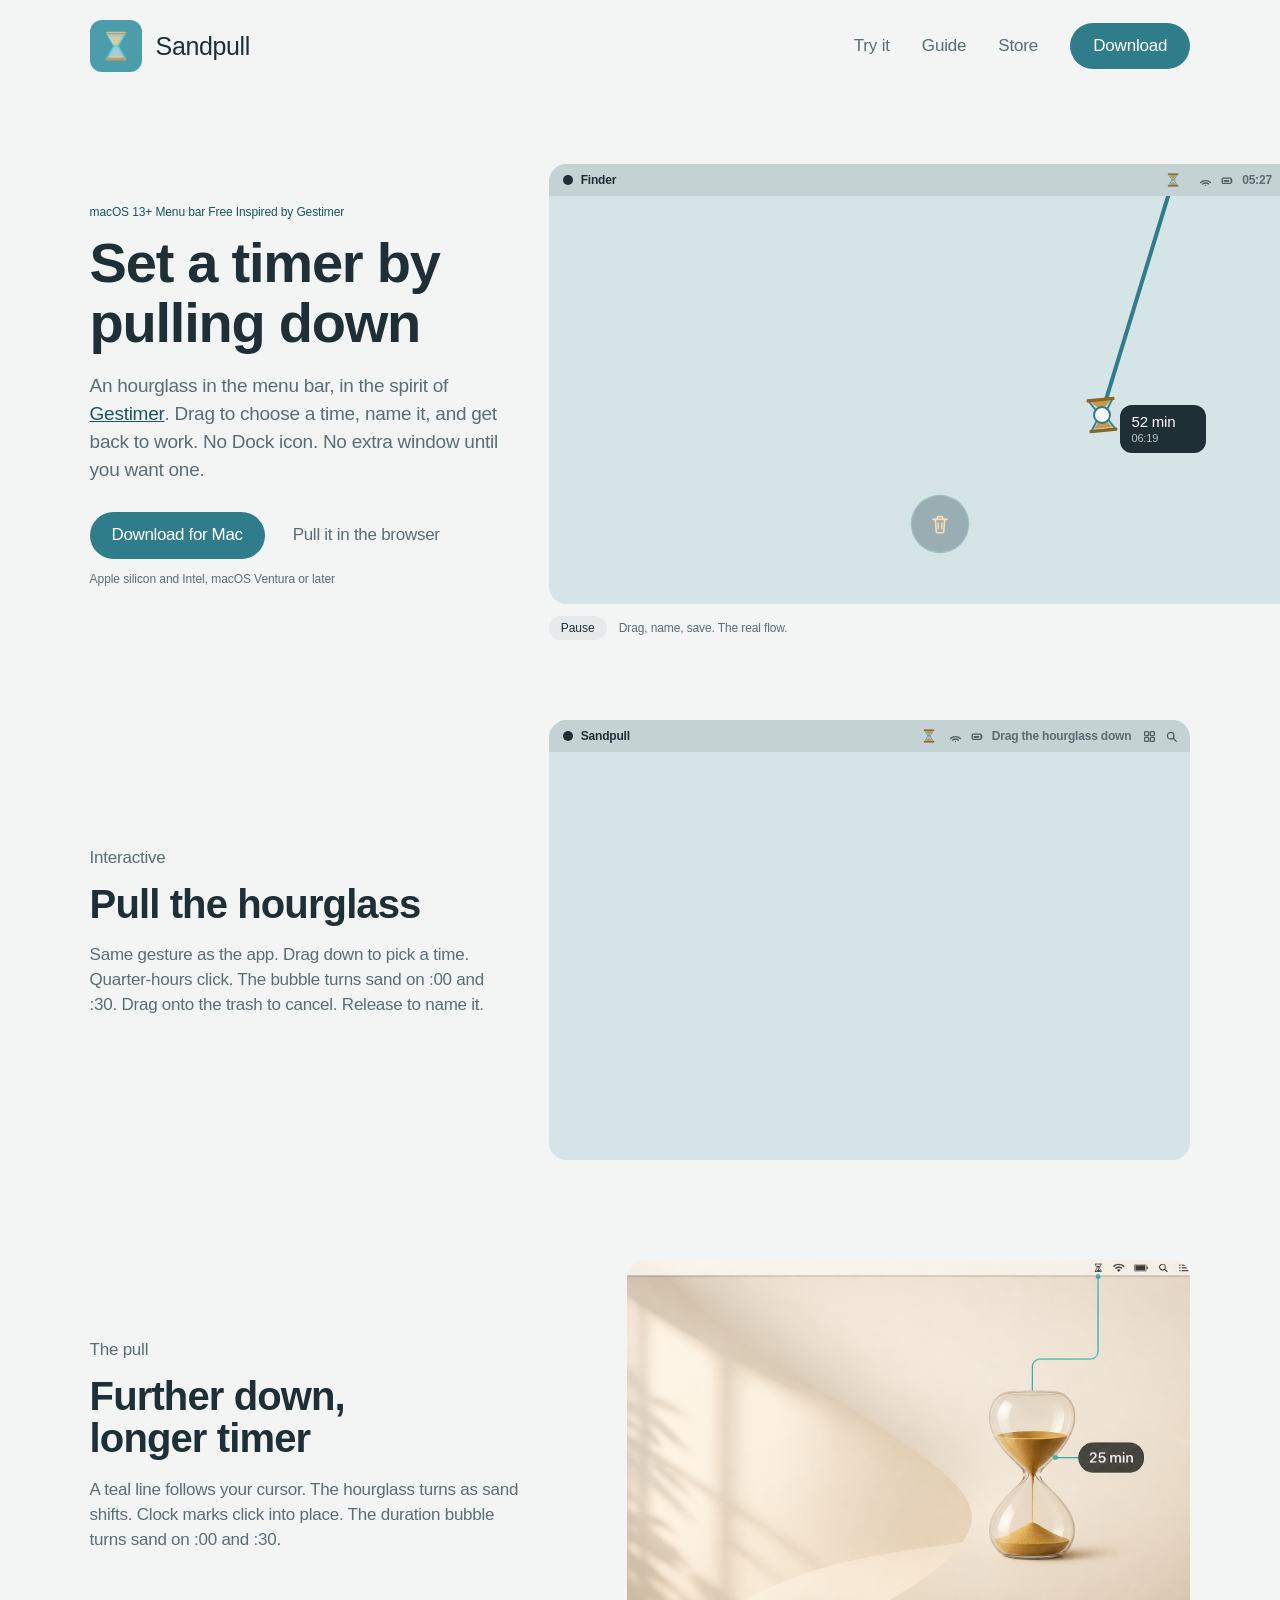
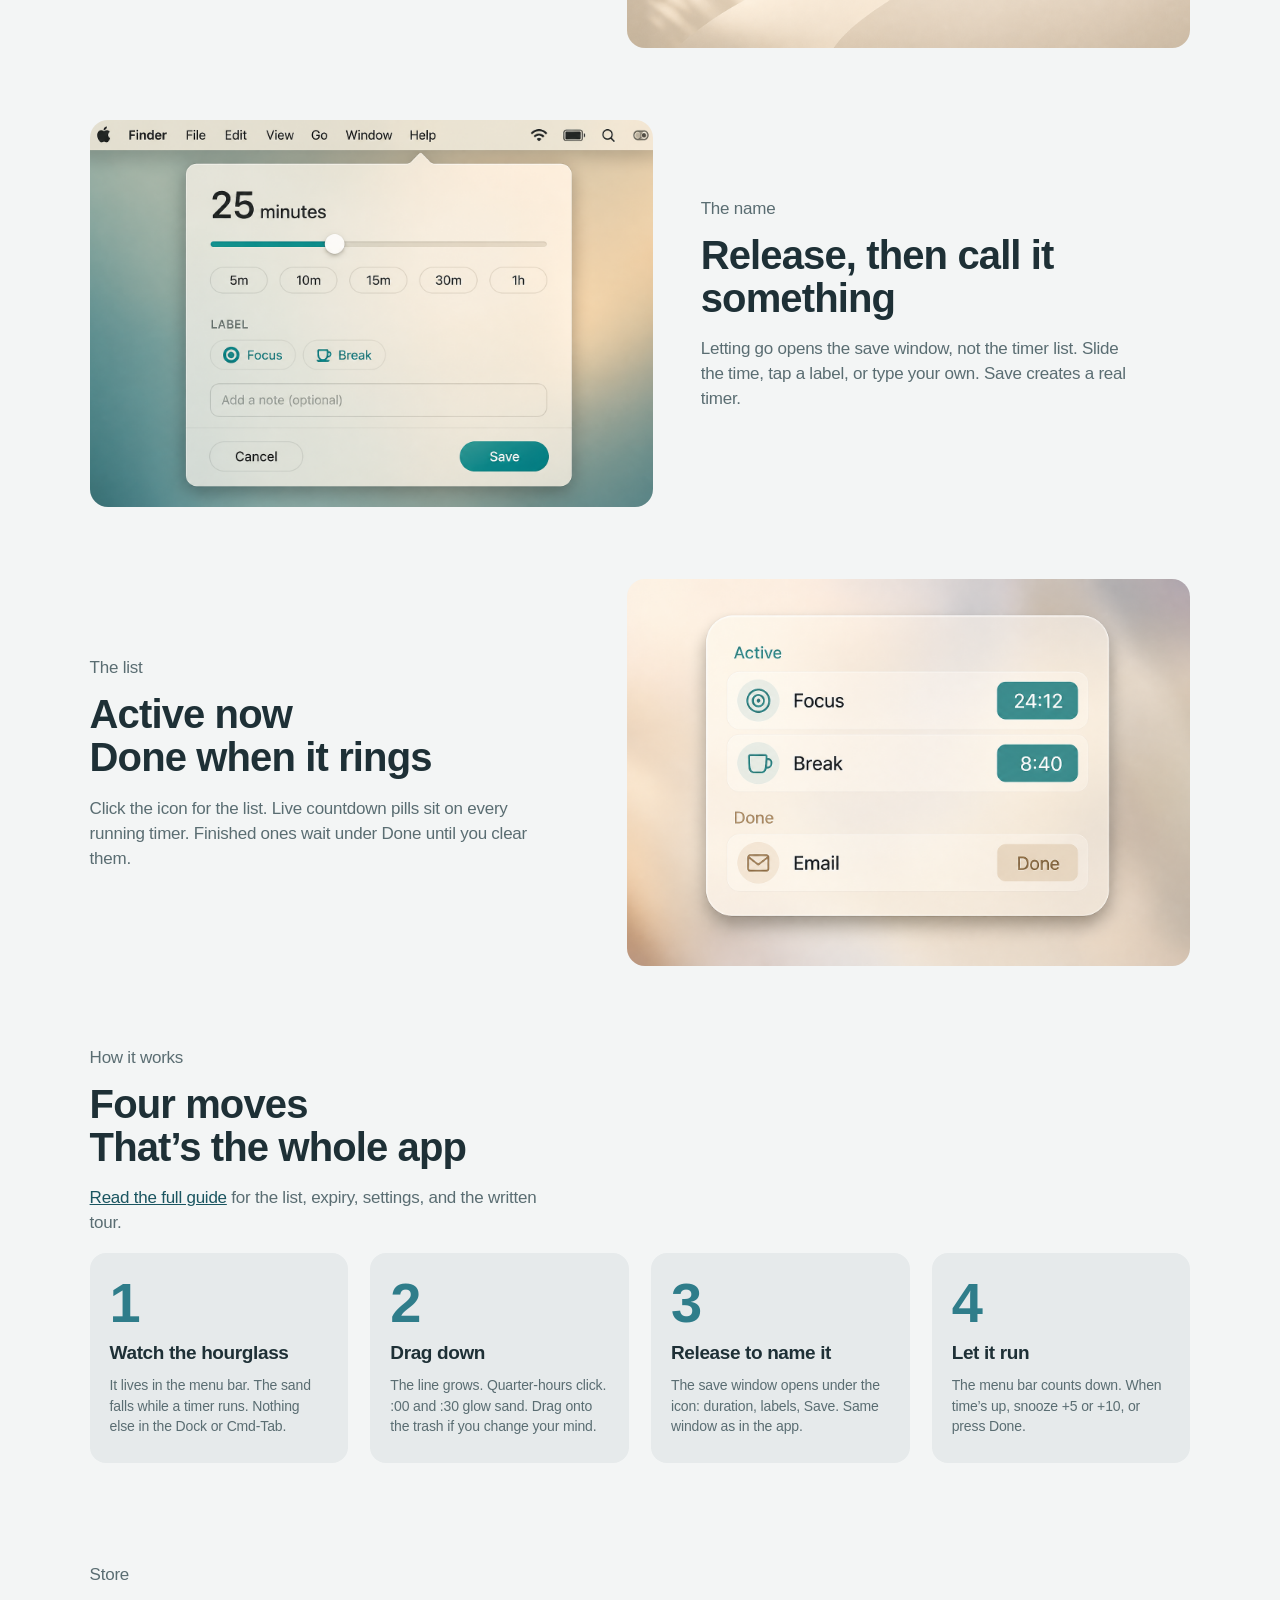
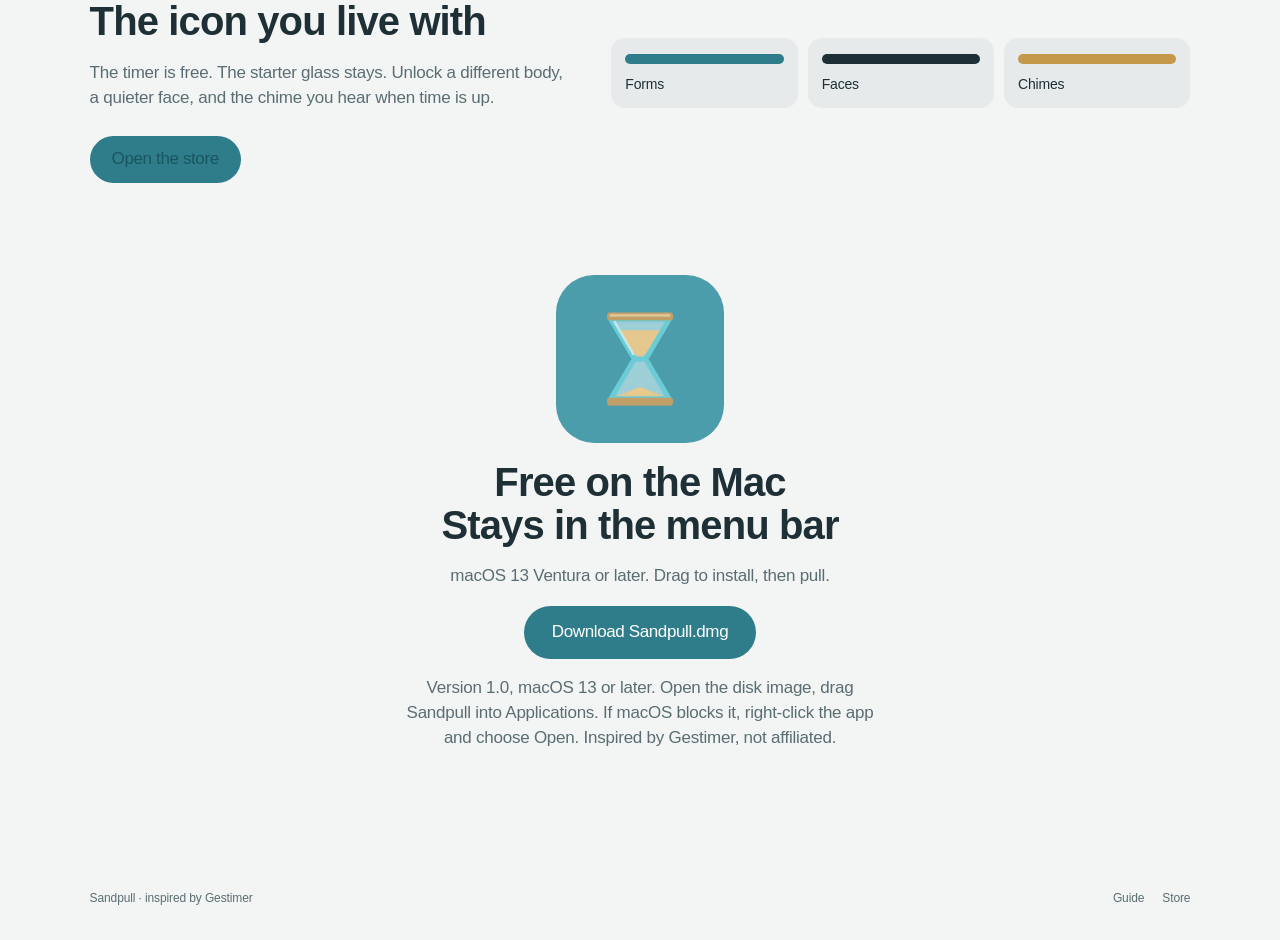
==== commit f4f5e163: "Sell forms, faces, and chimes instead of color tints. Co-authored-by: Cursor <cursoragent@cursor.com" ====
--- a/index.html
+++ b/index.html
@@ -252,14 +252,14 @@
     <section class="store-tease" id="looks">
       <div class="section-copy">
         <p class="eyebrow">Store</p>
-        <h2>Dress the hourglass</h2>
-        <p>The timer is free. Looks are optional. Night desk, Theatre, Kiln, and more. Preview the pull, then buy a pack.</p>
+        <h2>The icon you live with</h2>
+        <p>The timer is free. The starter glass stays. Unlock a different body, a quieter face, and the chime you hear when time is up.</p>
         <a class="btn-save" href="store.html">Open the store</a>
       </div>
       <div class="tease-looks">
-        <a href="store.html"><i style="--chip:#2f7d8a"></i><span>Classic</span></a>
-        <a href="store.html"><i style="--chip:#4a5560"></i><span>Night desk</span></a>
-        <a href="store.html"><i style="--chip:#5a4f86"></i><span>Theatre</span></a>
+        <a href="store.html"><i style="--chip:#2f7d8a"></i><span>Forms</span></a>
+        <a href="store.html"><i style="--chip:#1e3036"></i><span>Faces</span></a>
+        <a href="store.html"><i style="--chip:#c49a4a"></i><span>Chimes</span></a>
       </div>
     </section>
 
--- a/styles.css
+++ b/styles.css
@@ -725,7 +725,86 @@
   font-weight: 650;
   margin-bottom: 10px;
 }
-.swatches { display: flex; flex-wrap: wrap; gap: 8px; }
+.choice-grid { display: grid; gap: 8px; }
+.choice {
+  display: grid;
+  grid-template-columns: 1fr auto;
+  grid-template-areas: "name tag" "blurb play";
+  gap: 2px 10px;
+  text-align: left;
+  border: 0;
+  background: var(--panel);
+  border-radius: 12px;
+  padding: 12px 14px;
+  cursor: pointer;
+  color: var(--ink);
+}
+.choice strong { grid-area: name; font-size: 15px; font-weight: 590; }
+.choice span { grid-area: blurb; font-size: 13px; color: var(--muted); }
+.choice em {
+  grid-area: tag;
+  font-style: normal;
+  font-size: 12px;
+  color: var(--muted);
+}
+.choice.on { background: var(--ink); color: #fff; }
+.choice.on span, .choice.on em { color: rgba(255,255,255,0.7); }
+.choice .play {
+  grid-area: play;
+  justify-self: end;
+  border: 0;
+  background: transparent;
+  color: inherit;
+  font-size: 12px;
+  font-weight: 590;
+  cursor: pointer;
+  padding: 0;
+}
+.hg-form {
+  width: 16px;
+  height: 16px;
+  display: block;
+}
+.store-glass .hg-form { width: 54px; height: 54px; }
+.hg-form path, .hg-form circle {
+  fill: var(--hg-glass, #c5d8db);
+  stroke: var(--hg-stroke, #2f7d8a);
+  stroke-width: 1.6;
+  stroke-linejoin: round;
+}
+.hg-form .sand { fill: var(--hg-sand, #c49a4a); stroke: none; }
+.hg-form .cap { fill: var(--hg-cap, #8a6420); stroke: none; }
+.face-ring {
+  display: none;
+  width: 18px;
+  height: 18px;
+  border: 2px solid var(--line);
+  border-right-color: transparent;
+  border-radius: 50%;
+}
+.store-preview[data-face="sand"] .status-time,
+.store-preview[data-face="ring"] .status-time { display: none; }
+.store-preview[data-face="sand"] .face-glass .hg-form { width: 20px; height: 20px; }
+.store-preview[data-face="digits"] .face-glass,
+.store-preview[data-face="digits"] .face-ring { display: none; }
+.store-preview[data-face="ring"] .face-ring { display: block; }
+.store-preview[data-form]:not([data-form="classic"]) .store-glass {
+  animation: turn 10s linear infinite;
+}
+@keyframes turn { to { transform: rotate(360deg); } }
+.why-buy {
+  display: grid;
+  grid-template-columns: repeat(3, 1fr);
+  gap: 22px;
+  margin: 0 0 80px;
+}
+.why-buy article {
+  background: var(--panel);
+  border-radius: 16px;
+  padding: 22px 20px 26px;
+}
+.why-buy h2 { font-size: 24px; margin-bottom: 10px; }
+.why-buy p { margin: 0; color: var(--muted); font-size: 15px; }
 .store-buy {
   display: flex;
   flex-wrap: wrap;
@@ -931,7 +1010,7 @@
 }
 
 @media (max-width: 900px) {
-  .hero, .try, .feature, .feature.flip, .store-hero, .store-tease, .store-controls { grid-template-columns: 1fr; }
+  .hero, .try, .feature, .feature.flip, .store-hero, .store-tease, .store-controls, .why-buy { grid-template-columns: 1fr; }
   .feature.flip .feature-text { order: 0; }
   .step-grid { grid-template-columns: 1fr 1fr; }
   .pack-grid { grid-template-columns: 1fr 1fr; }
@@ -954,5 +1033,6 @@
 
 @media (prefers-reduced-motion: reduce) {
   .caret { animation: none; }
+  .store-preview .store-glass { animation: none; }
   html { scroll-behavior: auto; }
 }
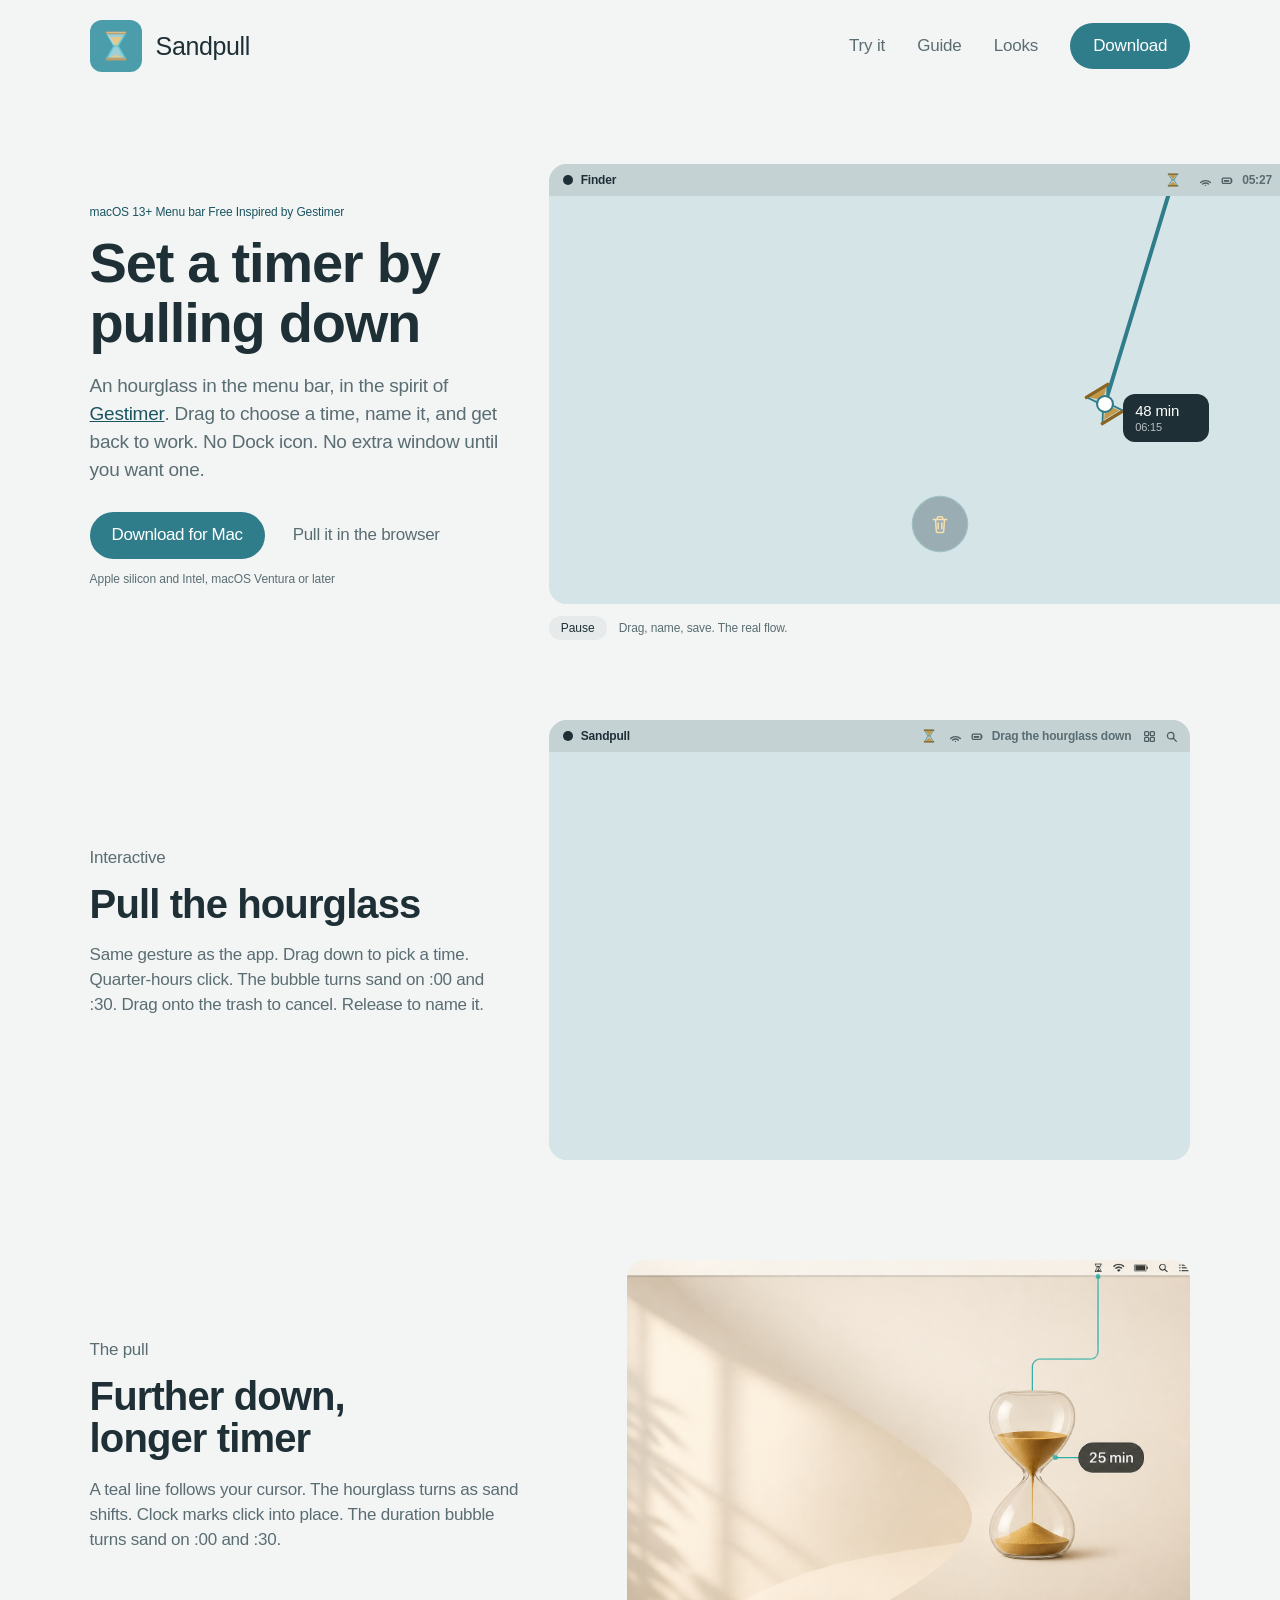
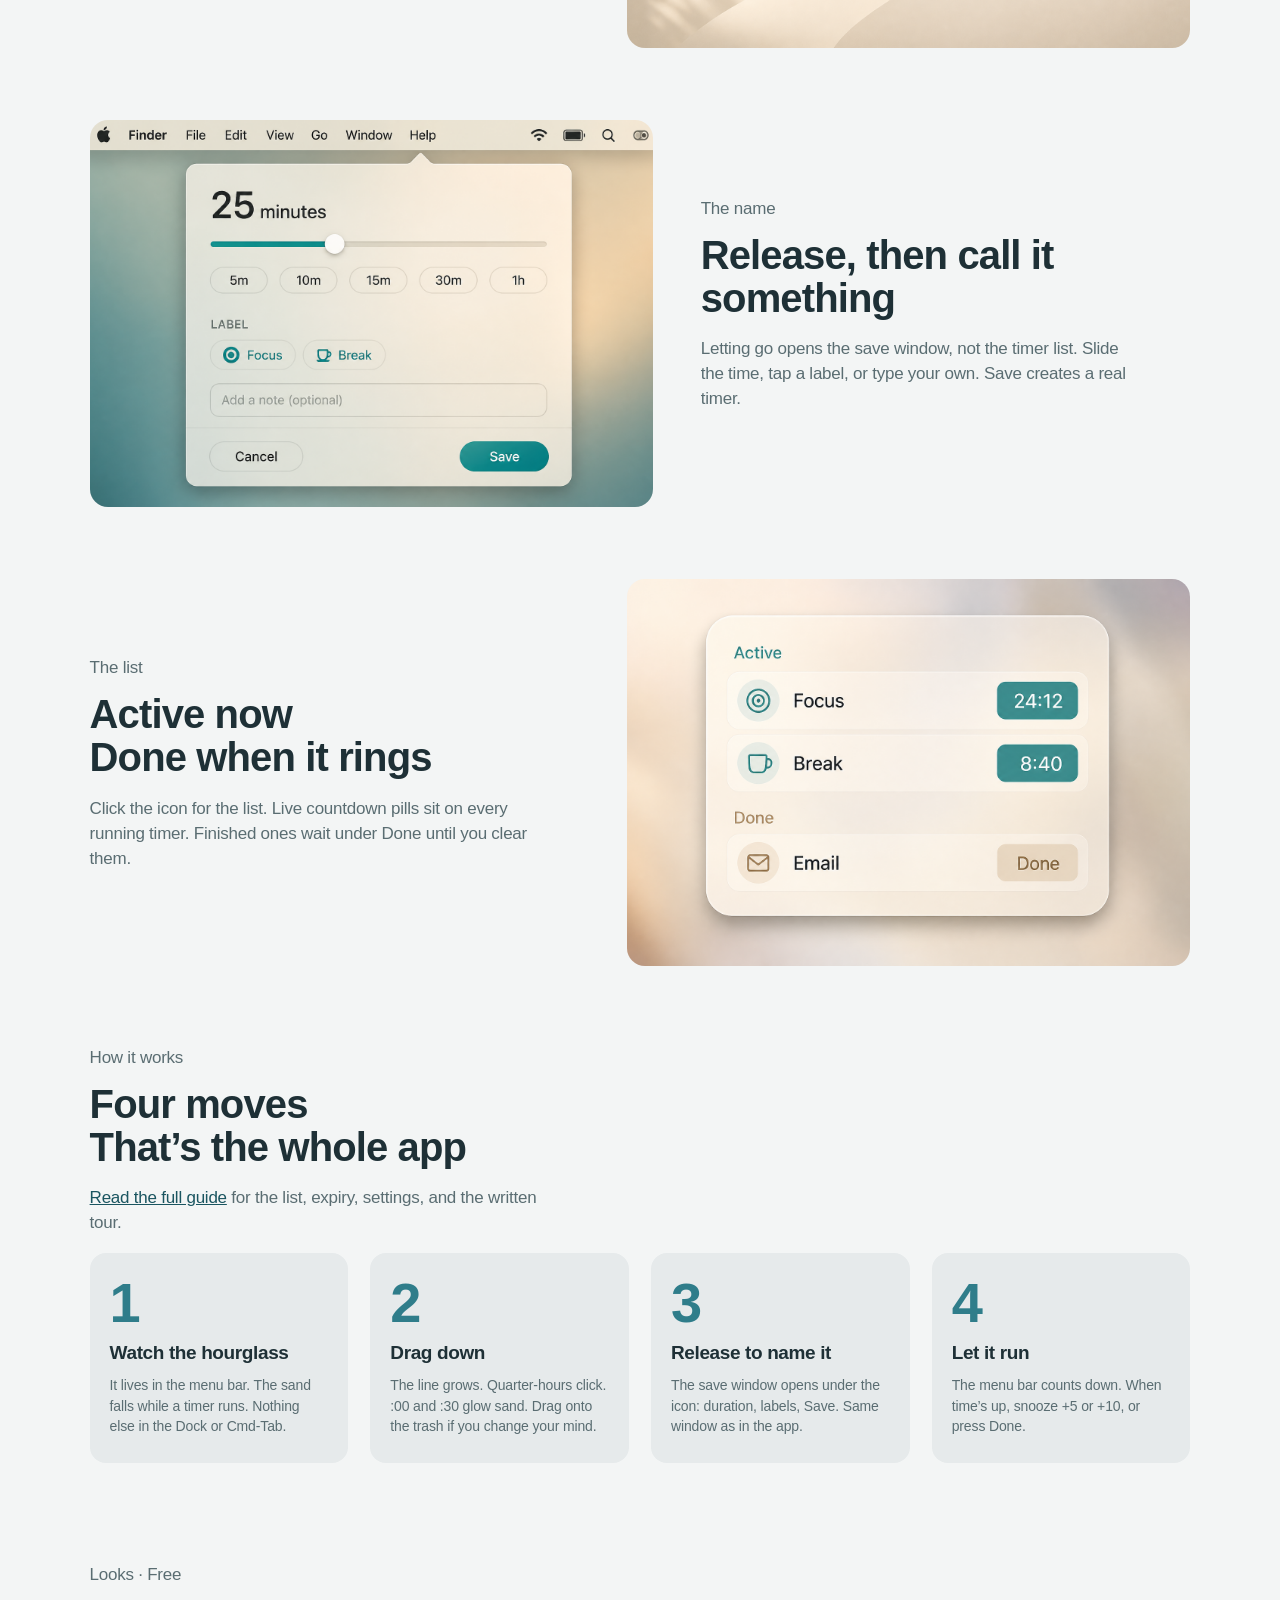
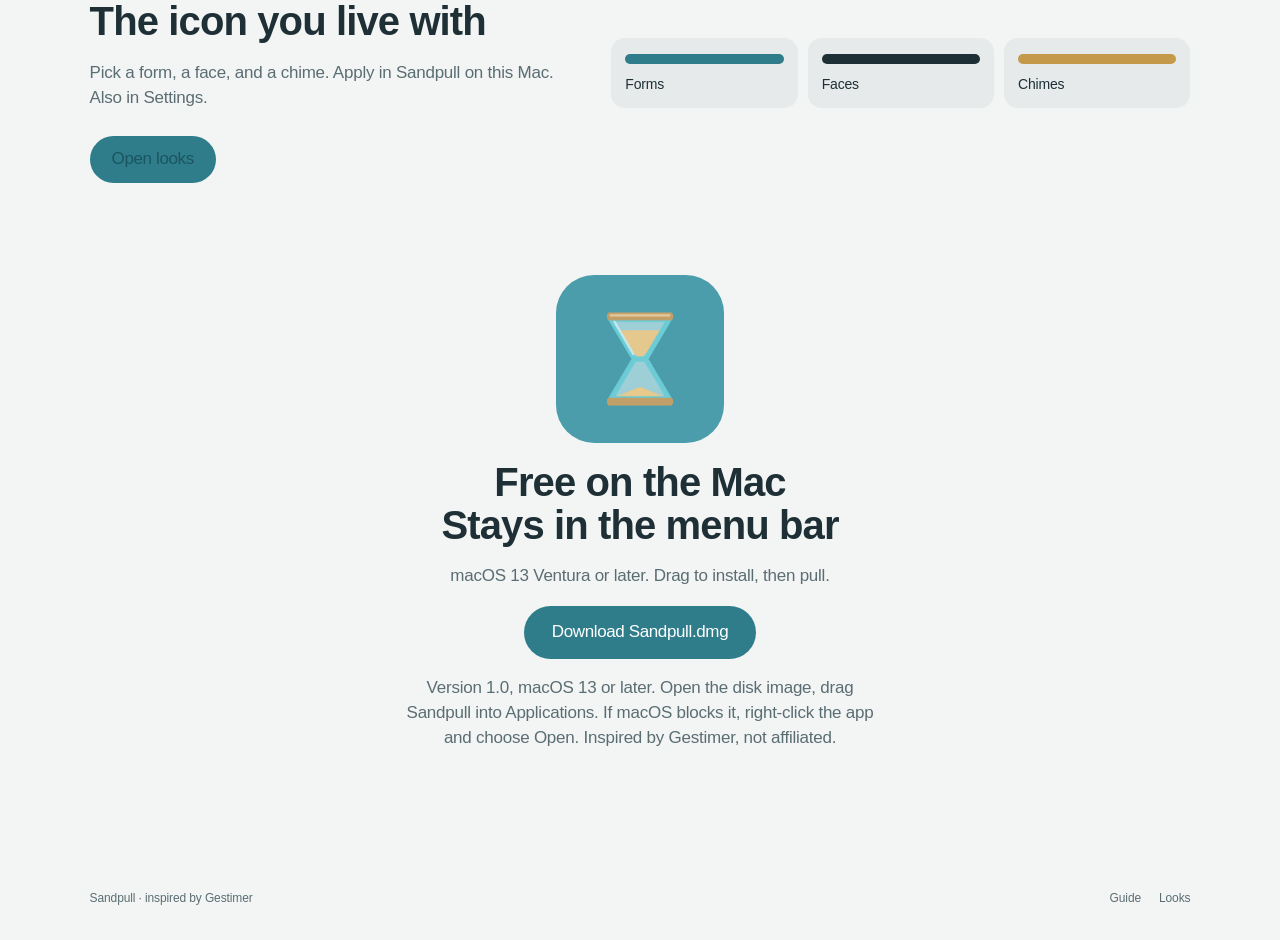
==== commit 7ceda6f2: "Make looks free, compact, and apply them in the Mac app. Co-authored-by: Cursor <cursoragent@cursor." ====
--- a/index.html
+++ b/index.html
@@ -23,7 +23,7 @@
     <nav>
       <a href="#try">Try it</a>
       <a class="keep" href="guide.html">Guide</a>
-      <a class="keep" href="store.html">Store</a>
+      <a class="keep" href="store.html">Looks</a>
       <a href="downloads/Sandpull.dmg" class="nav-cta" download>Download</a>
     </nav>
   </header>
@@ -251,10 +251,10 @@
 
     <section class="store-tease" id="looks">
       <div class="section-copy">
-        <p class="eyebrow">Store</p>
+        <p class="eyebrow">Looks · Free</p>
         <h2>The icon you live with</h2>
-        <p>The timer is free. The starter glass stays. Unlock a different body, a quieter face, and the chime you hear when time is up.</p>
-        <a class="btn-save" href="store.html">Open the store</a>
+        <p>Pick a form, a face, and a chime. Apply in Sandpull on this Mac. Also in Settings.</p>
+        <a class="btn-save" href="store.html">Open looks</a>
       </div>
       <div class="tease-looks">
         <a href="store.html"><i style="--chip:#2f7d8a"></i><span>Forms</span></a>
@@ -276,7 +276,7 @@
     <span>Sandpull · inspired by <a href="https://maddin.io/gestimer/" rel="noopener noreferrer">Gestimer</a></span>
     <span class="foot-links">
       <a href="guide.html">Guide</a>
-      <a href="store.html">Store</a>
+      <a href="store.html">Looks</a>
     </span>
   </footer>
 
--- a/styles.css
+++ b/styles.css
@@ -629,10 +629,9 @@
   --line: #6ad0d8;
   border-radius: 18px;
   overflow: hidden;
-  aspect-ratio: 16 / 9;
-  min-height: 420px;
-}
-.store-preview .desktop { background: var(--desktop); }
+  min-height: 0;
+}
+.store-preview .desktop { background: var(--desktop); height: 100%; }
 .store-preview .menubar { background: var(--menubar); }
 .store-canvas { position: relative; flex: 1; min-height: 0; }
 .store-dim {
@@ -641,28 +640,43 @@
   background: rgba(8, 12, 14, 0.58);
 }
 .store-line {
-  opacity: 1;
+  position: absolute;
   left: 50%;
   top: 0;
   height: 48%;
   width: 4px;
   margin-left: -2px;
   background: var(--line);
+  border-radius: 99px;
   z-index: 1;
 }
 .store-glass {
-  opacity: 1;
+  position: absolute;
   left: 50%;
   top: 48%;
+  width: 56px;
+  height: 56px;
+  margin: -28px 0 0 -28px;
+  display: grid;
+  place-items: center;
   z-index: 2;
 }
 .store-bubble {
-  opacity: 1;
+  position: absolute;
   left: calc(50% + 36px);
   top: calc(48% - 22px);
+  min-width: 86px;
+  padding: 8px 12px;
+  border-radius: 12px;
   background: var(--bubble);
+  color: #fff;
   z-index: 2;
-}
+  display: flex;
+  flex-direction: column;
+  gap: 2px;
+}
+.store-bubble strong { font-size: 15px; font-weight: 510; }
+.store-bubble span { font-size: 11px; opacity: 0.7; }
 .store-trash {
   opacity: 1;
   transform: scale(1.05);
@@ -912,6 +926,97 @@
 }
 .foot-links { display: flex; gap: 18px; }
 
+.is-store {
+  --hg-glass: #c5d8db;
+  --hg-stroke: #2f7d8a;
+  --hg-cap: #8a6420;
+  --hg-sand: #c49a4a;
+  height: 100vh;
+  height: 100dvh;
+  overflow: hidden;
+  display: flex;
+  flex-direction: column;
+}
+.is-store .nav { padding: 12px 5vw; flex: none; }
+.is-store .brand img { width: 36px; height: 36px; }
+.store-desk {
+  flex: 1;
+  min-height: 0;
+  display: grid;
+  grid-template-columns: minmax(0, 1.35fr) minmax(300px, 400px);
+  gap: 28px;
+  padding: 0 5vw 20px;
+}
+.store-panel {
+  display: flex;
+  flex-direction: column;
+  min-height: 0;
+  justify-content: center;
+}
+.store-panel h1 {
+  font-size: 28px;
+  margin: 0 0 4px;
+}
+.store-panel fieldset {
+  border: 0;
+  margin: 0 0 8px;
+  padding: 0;
+  display: grid;
+  grid-template-columns: 52px 1fr;
+  align-items: center;
+  gap: 8px;
+}
+.store-panel legend {
+  font-size: 11px;
+  letter-spacing: 0.08em;
+  text-transform: uppercase;
+  color: var(--muted);
+  font-weight: 650;
+  margin: 0;
+}
+.is-store .presets { margin: 10px 0 12px; }
+.is-store .opt { padding: 5px 10px 5px 7px; font-size: 12px; }
+.is-store .preset { padding: 5px 11px; font-size: 12px; }
+.pills { display: flex; flex-wrap: wrap; gap: 6px; }
+.opt {
+  display: inline-flex;
+  align-items: center;
+  gap: 7px;
+  border: 0;
+  background: var(--panel);
+  border-radius: 999px;
+  padding: 6px 12px 6px 8px;
+  cursor: pointer;
+  color: var(--ink);
+  font-size: 13px;
+  font-weight: 510;
+}
+.opt .hg-form { width: 16px; height: 16px; }
+.opt.on { background: var(--ink); color: #fff; }
+.is-store .store-buy { margin-top: 16px; }
+.store-cart {
+  margin-top: 14px;
+  padding-top: 12px;
+  display: flex;
+  flex-wrap: wrap;
+  align-items: center;
+  gap: 10px 14px;
+}
+.store-cart ul {
+  list-style: none;
+  padding: 0;
+  margin: 0;
+  display: flex;
+  flex-wrap: wrap;
+  gap: 8px 14px;
+  flex: 1;
+}
+.store-cart li {
+  display: flex;
+  gap: 8px;
+  font-size: 13px;
+}
+
 footer {
   display: flex;
   justify-content: space-between;
@@ -1010,7 +1115,9 @@
 }
 
 @media (max-width: 900px) {
-  .hero, .try, .feature, .feature.flip, .store-hero, .store-tease, .store-controls, .why-buy { grid-template-columns: 1fr; }
+  .hero, .try, .feature, .feature.flip, .store-hero, .store-tease, .store-controls, .why-buy, .store-desk { grid-template-columns: 1fr; }
+  .is-store { height: auto; overflow: auto; }
+  .store-preview { min-height: 280px; aspect-ratio: 16 / 10; }
   .feature.flip .feature-text { order: 0; }
   .step-grid { grid-template-columns: 1fr 1fr; }
   .pack-grid { grid-template-columns: 1fr 1fr; }
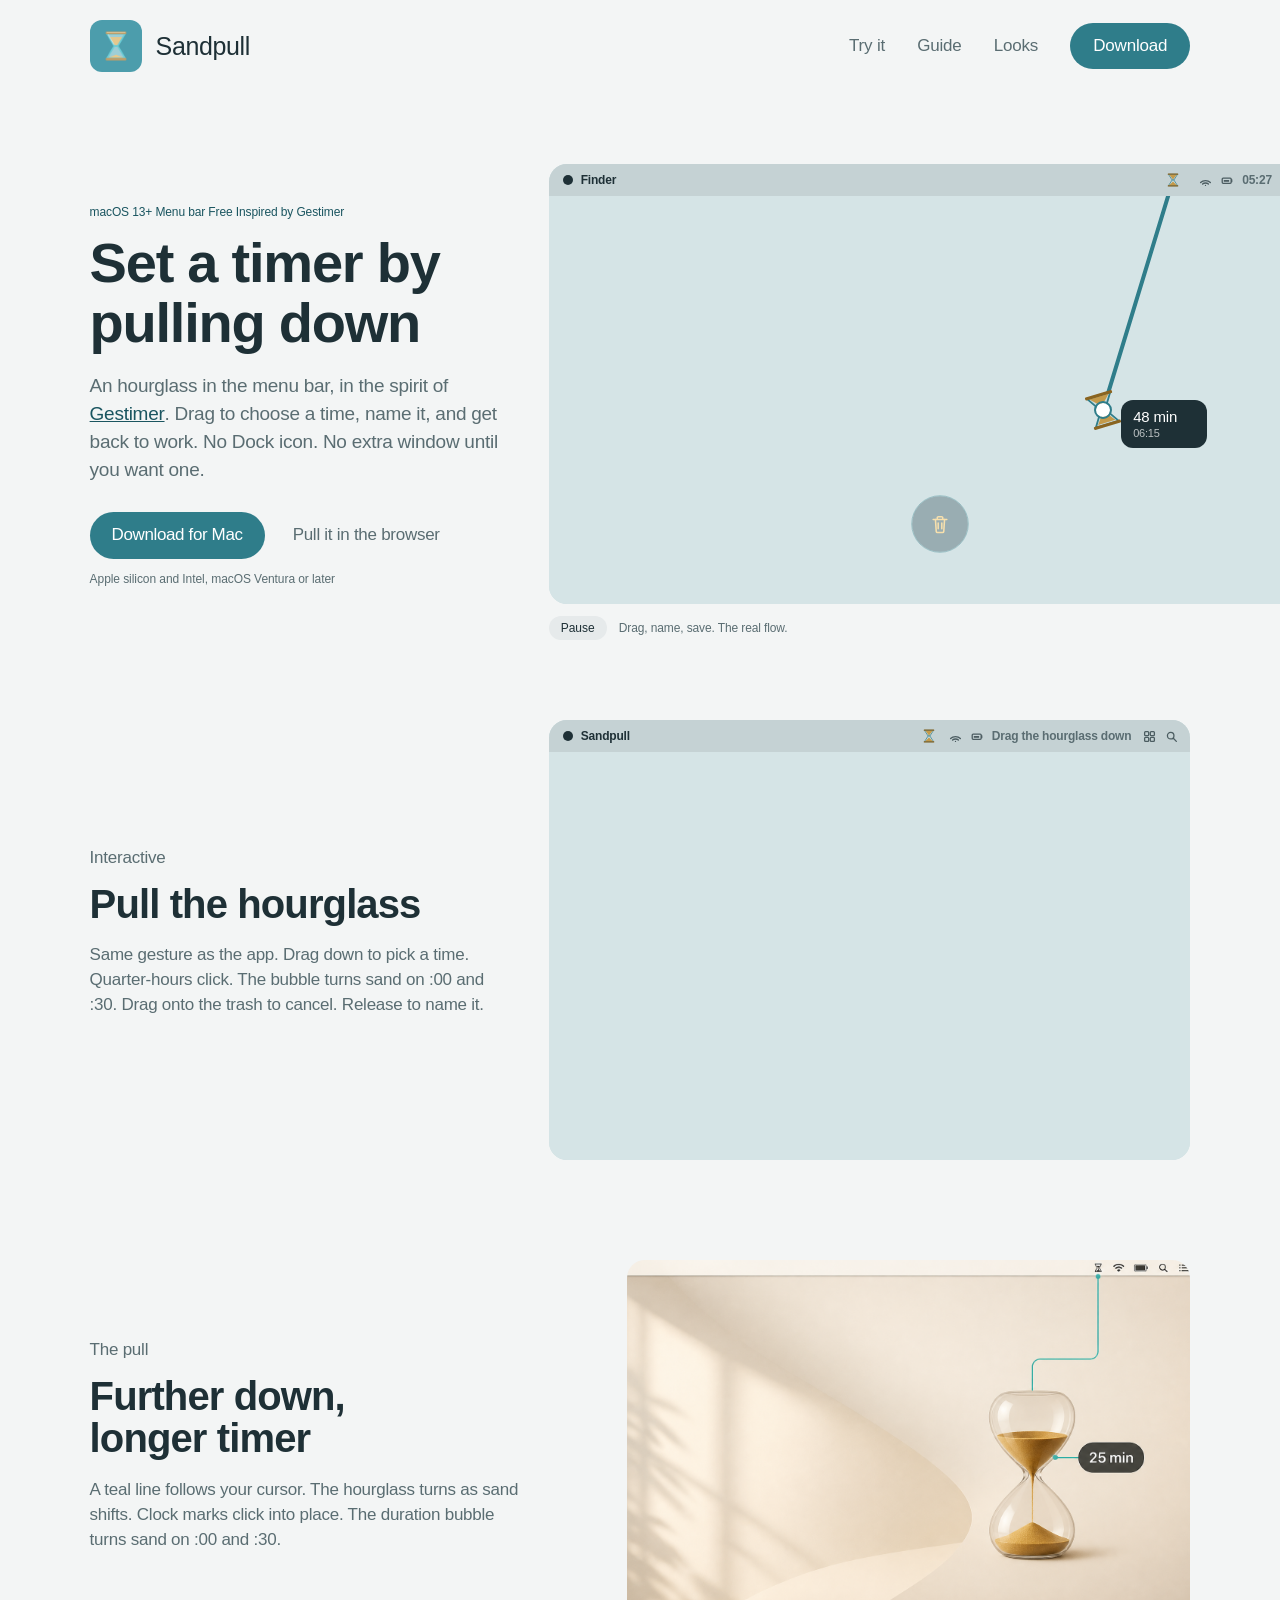
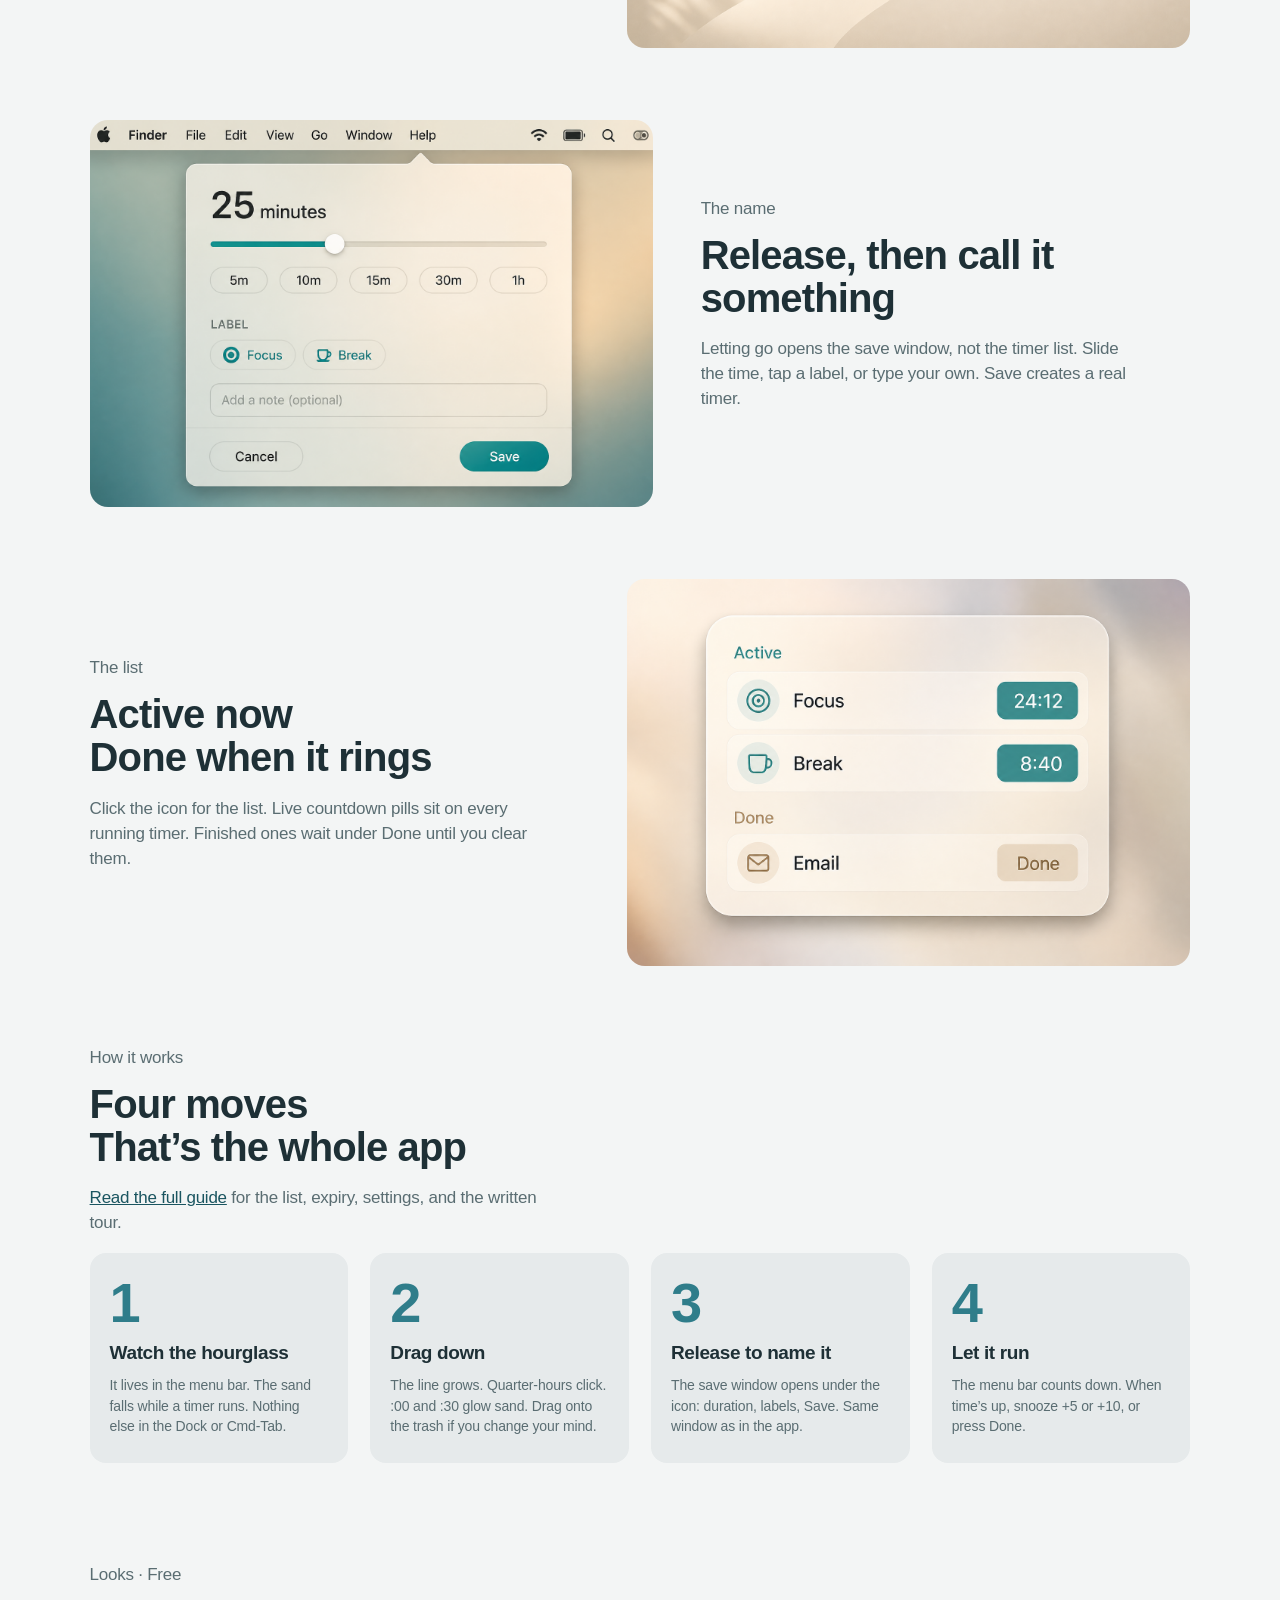
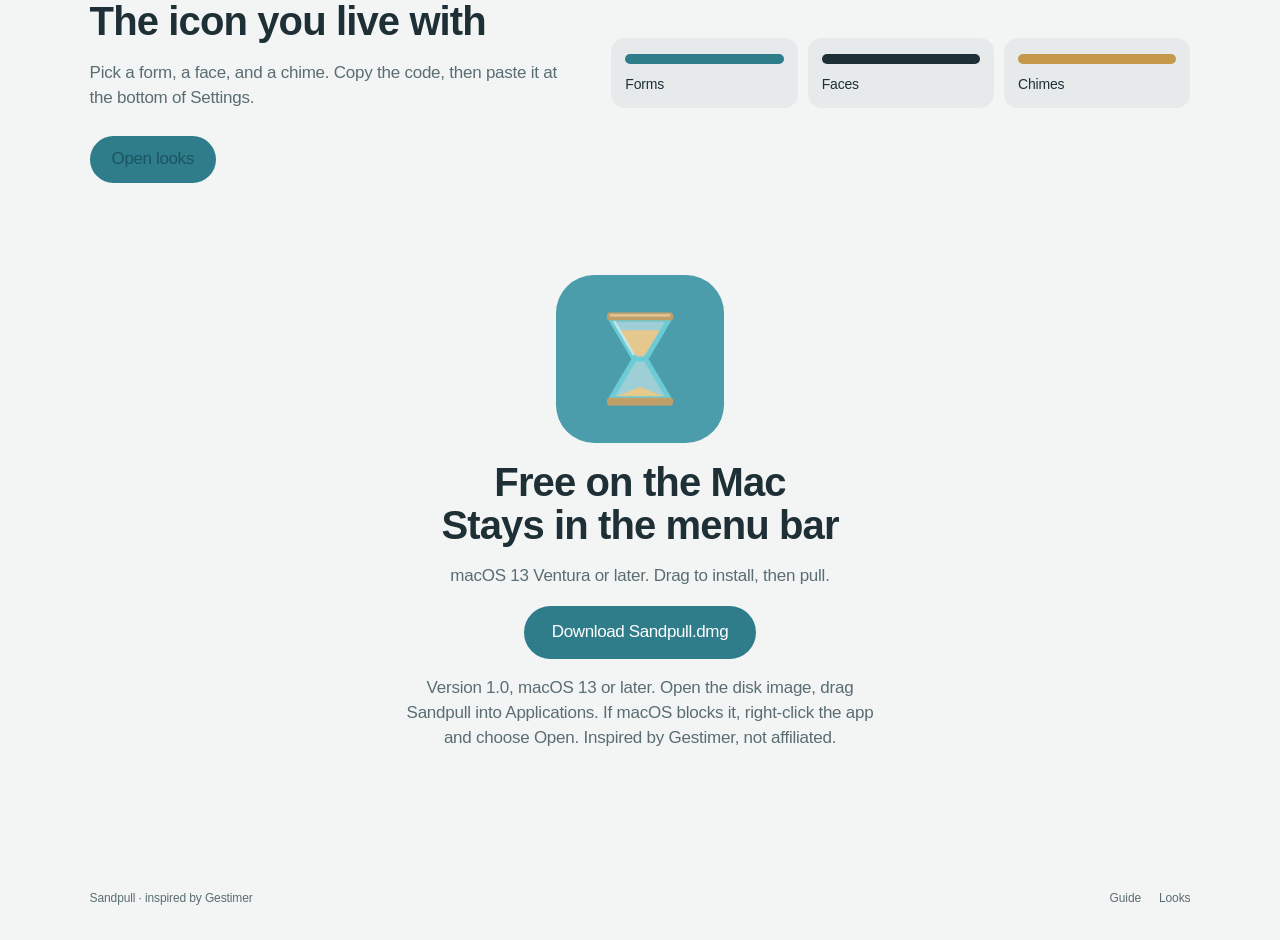
==== commit fd67c459: "Fix look controls and apply looks with a copied code. Co-authored-by: Cursor <cursoragent@cursor.com" ====
--- a/index.html
+++ b/index.html
@@ -253,7 +253,7 @@
       <div class="section-copy">
         <p class="eyebrow">Looks · Free</p>
         <h2>The icon you live with</h2>
-        <p>Pick a form, a face, and a chime. Apply in Sandpull on this Mac. Also in Settings.</p>
+        <p>Pick a form, a face, and a chime. Copy the code, then paste it at the bottom of Settings.</p>
         <a class="btn-save" href="store.html">Open looks</a>
       </div>
       <div class="tease-looks">
--- a/styles.css
+++ b/styles.css
@@ -957,22 +957,26 @@
   font-size: 28px;
   margin: 0 0 4px;
 }
-.store-panel fieldset {
-  border: 0;
+.look-row {
+  display: grid;
+  grid-template-columns: 48px 1fr;
+  align-items: center;
+  gap: 8px;
   margin: 0 0 8px;
-  padding: 0;
-  display: grid;
-  grid-template-columns: 52px 1fr;
-  align-items: center;
-  gap: 8px;
-}
-.store-panel legend {
+}
+.look-row > span {
   font-size: 11px;
   letter-spacing: 0.08em;
   text-transform: uppercase;
   color: var(--muted);
   font-weight: 650;
-  margin: 0;
+}
+.look-code {
+  font-family: ui-monospace, SFMono-Regular, Menlo, monospace;
+  font-size: 13px;
+  background: var(--panel);
+  padding: 8px 12px;
+  border-radius: 999px;
 }
 .is-store .presets { margin: 10px 0 12px; }
 .is-store .opt { padding: 5px 10px 5px 7px; font-size: 12px; }
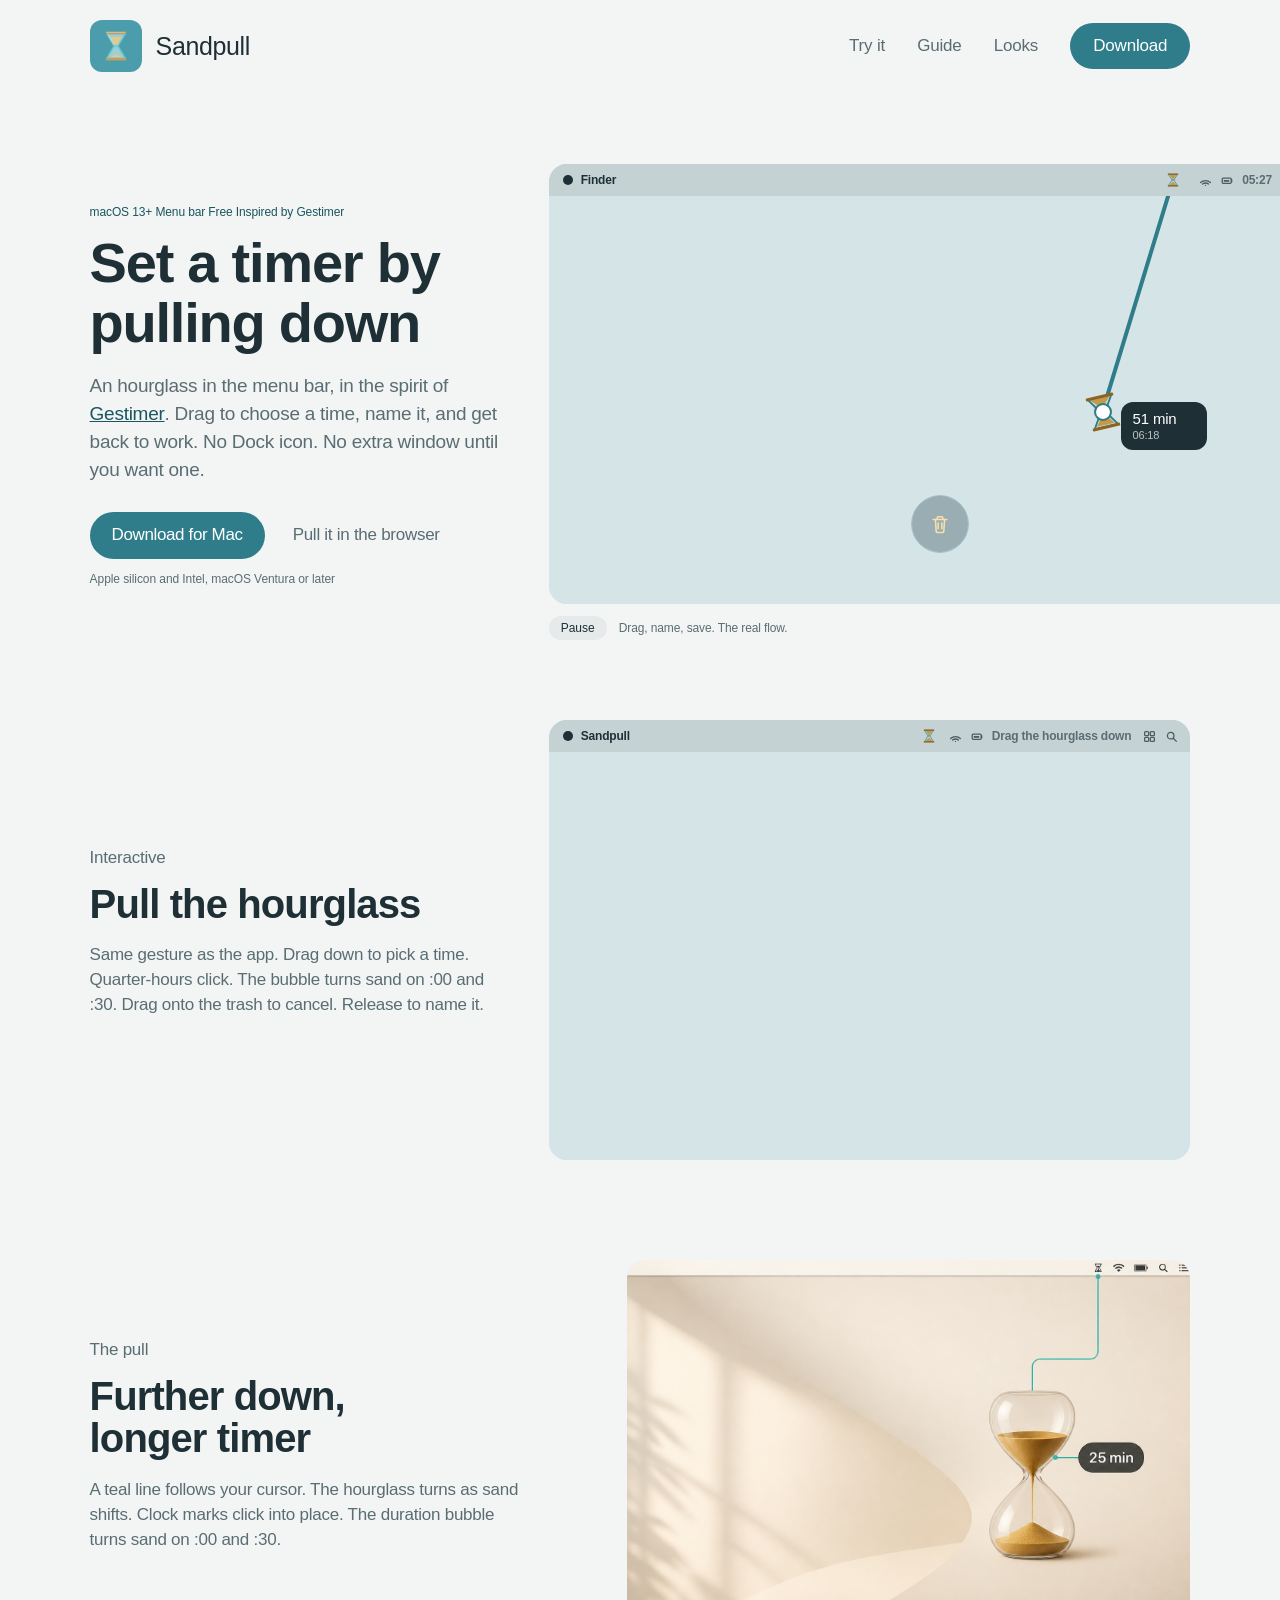
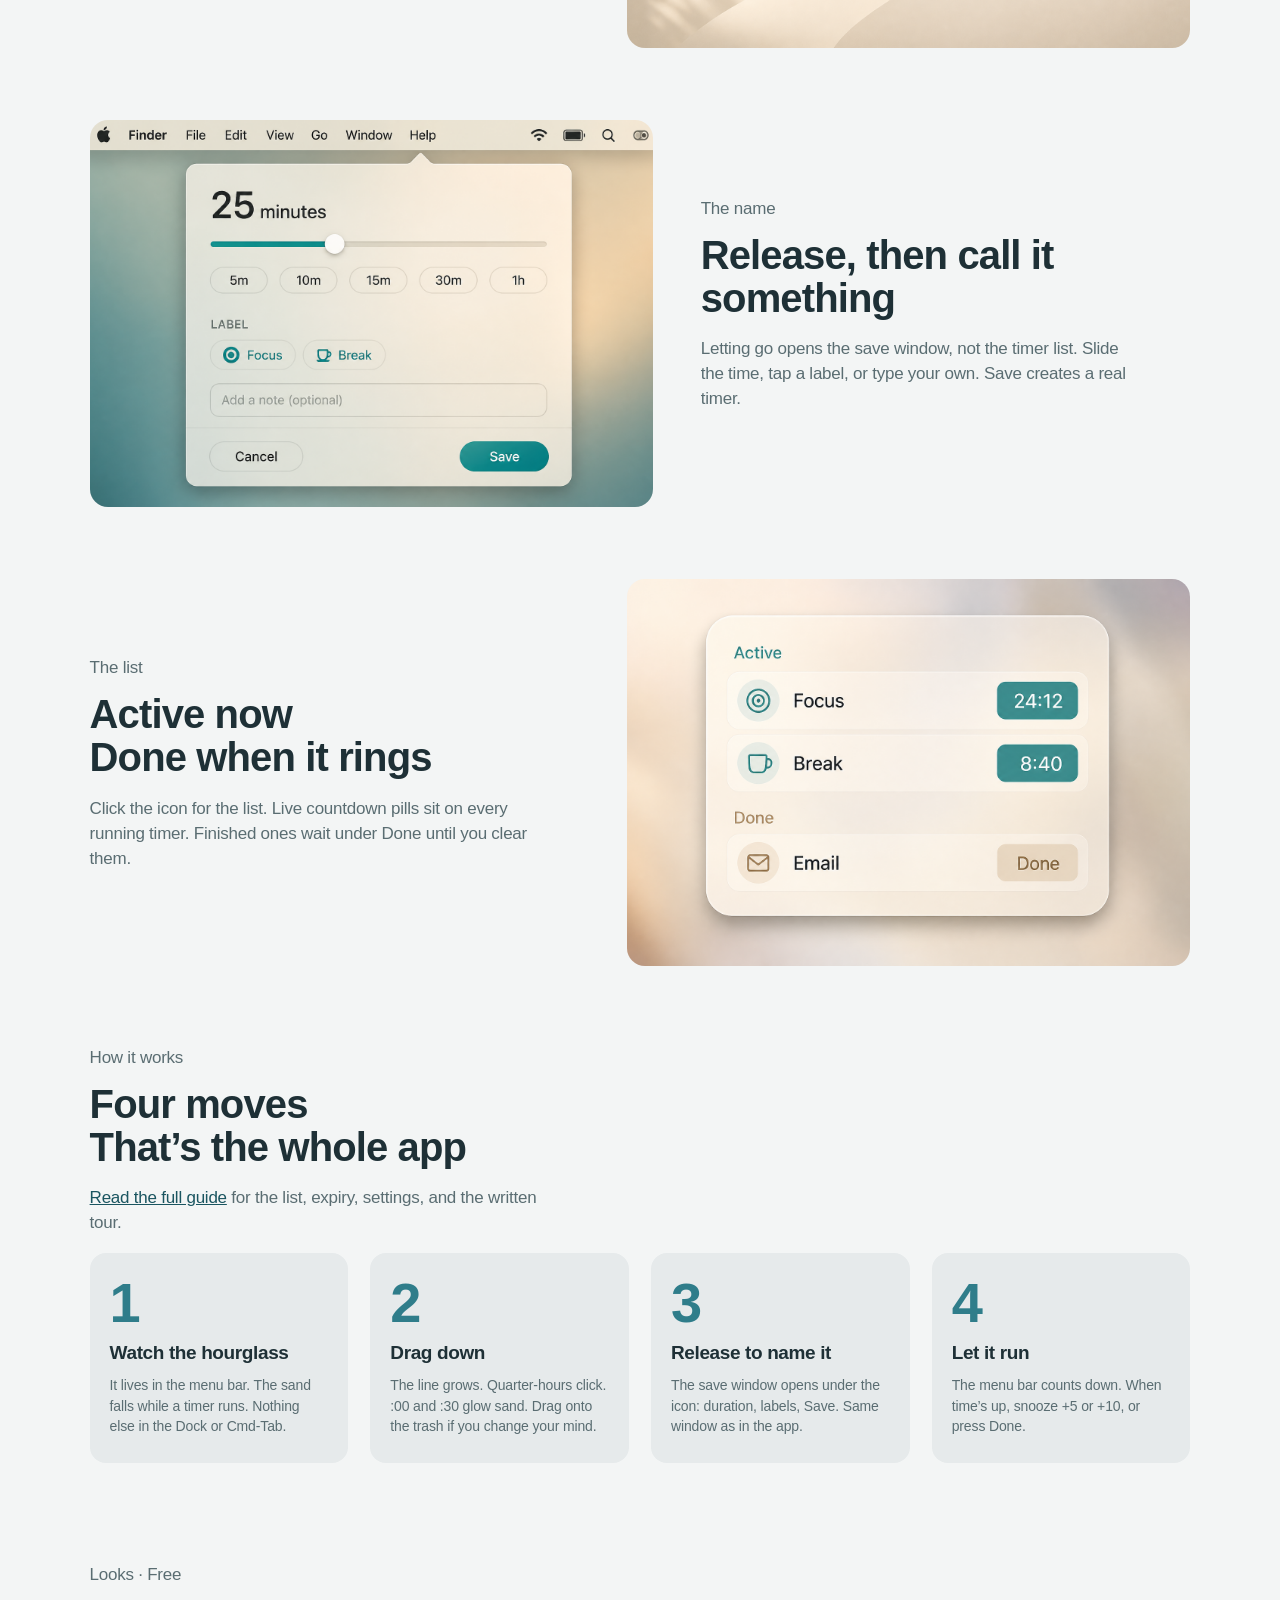
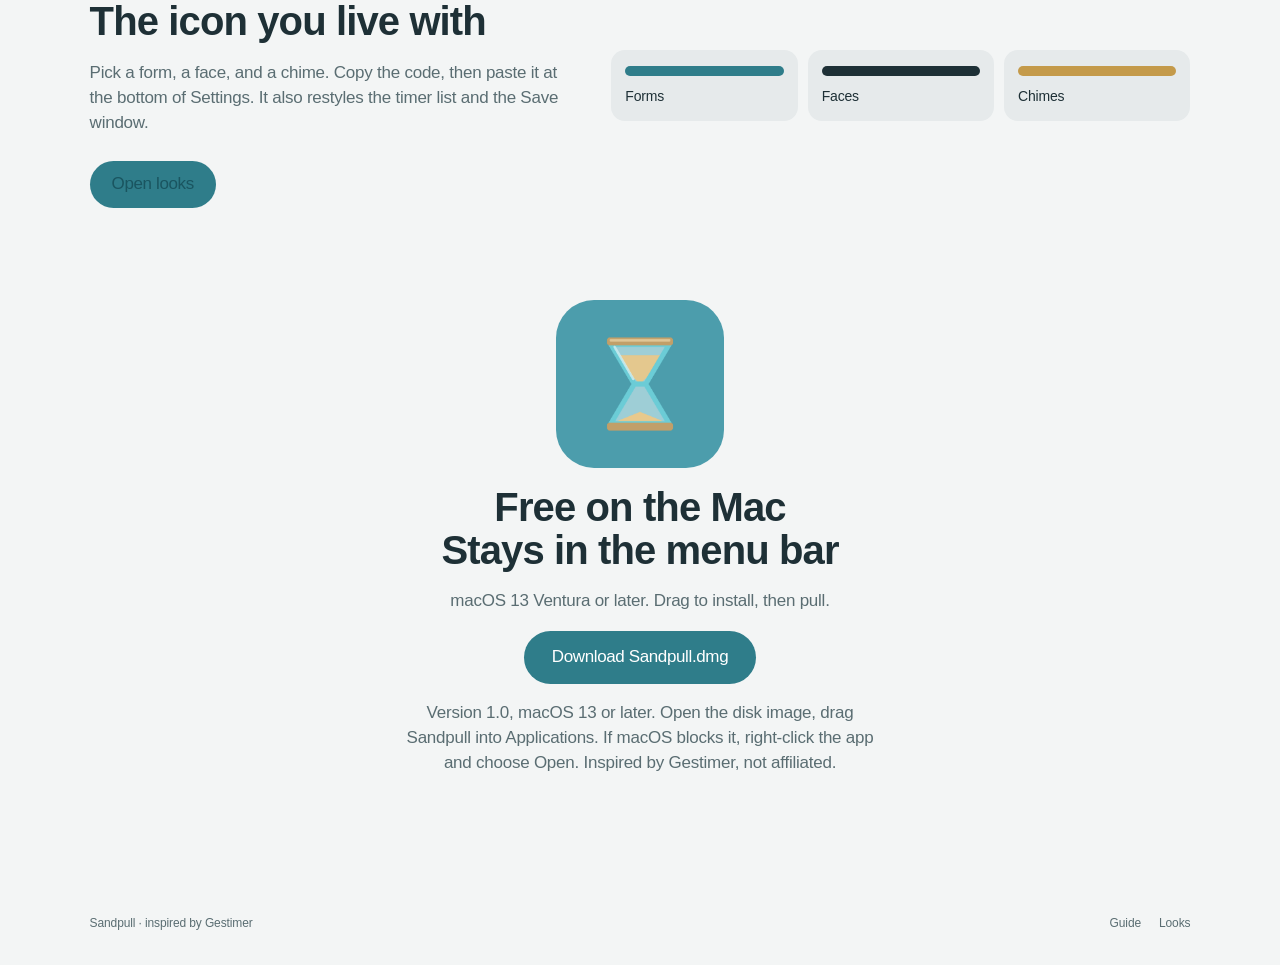
==== commit 63388fde: "Document List & Save settings and look codes." ====
--- a/index.html
+++ b/index.html
@@ -253,7 +253,7 @@
       <div class="section-copy">
         <p class="eyebrow">Looks · Free</p>
         <h2>The icon you live with</h2>
-        <p>Pick a form, a face, and a chime. Copy the code, then paste it at the bottom of Settings.</p>
+        <p>Pick a form, a face, and a chime. Copy the code, then paste it at the bottom of Settings. It also restyles the timer list and the Save window.</p>
         <a class="btn-save" href="store.html">Open looks</a>
       </div>
       <div class="tease-looks">
--- a/styles.css
+++ b/styles.css
@@ -943,9 +943,16 @@
   flex: 1;
   min-height: 0;
   display: grid;
-  grid-template-columns: minmax(0, 1.35fr) minmax(300px, 400px);
-  gap: 28px;
-  padding: 0 5vw 20px;
+  grid-template-columns: minmax(0, 540px) minmax(300px, 360px);
+  gap: 40px;
+  align-items: center;
+  justify-content: center;
+  padding: 16px 6vw 32px;
+}
+.is-store .store-preview {
+  width: min(100%, 540px, calc(58vh * 1.6));
+  aspect-ratio: 16 / 10;
+  height: auto;
 }
 .store-panel {
   display: flex;
@@ -1121,7 +1128,8 @@
 @media (max-width: 900px) {
   .hero, .try, .feature, .feature.flip, .store-hero, .store-tease, .store-controls, .why-buy, .store-desk { grid-template-columns: 1fr; }
   .is-store { height: auto; overflow: auto; }
-  .store-preview { min-height: 280px; aspect-ratio: 16 / 10; }
+  .is-store .store-preview,
+  .store-preview { min-height: 220px; width: 100%; }
   .feature.flip .feature-text { order: 0; }
   .step-grid { grid-template-columns: 1fr 1fr; }
   .pack-grid { grid-template-columns: 1fr 1fr; }
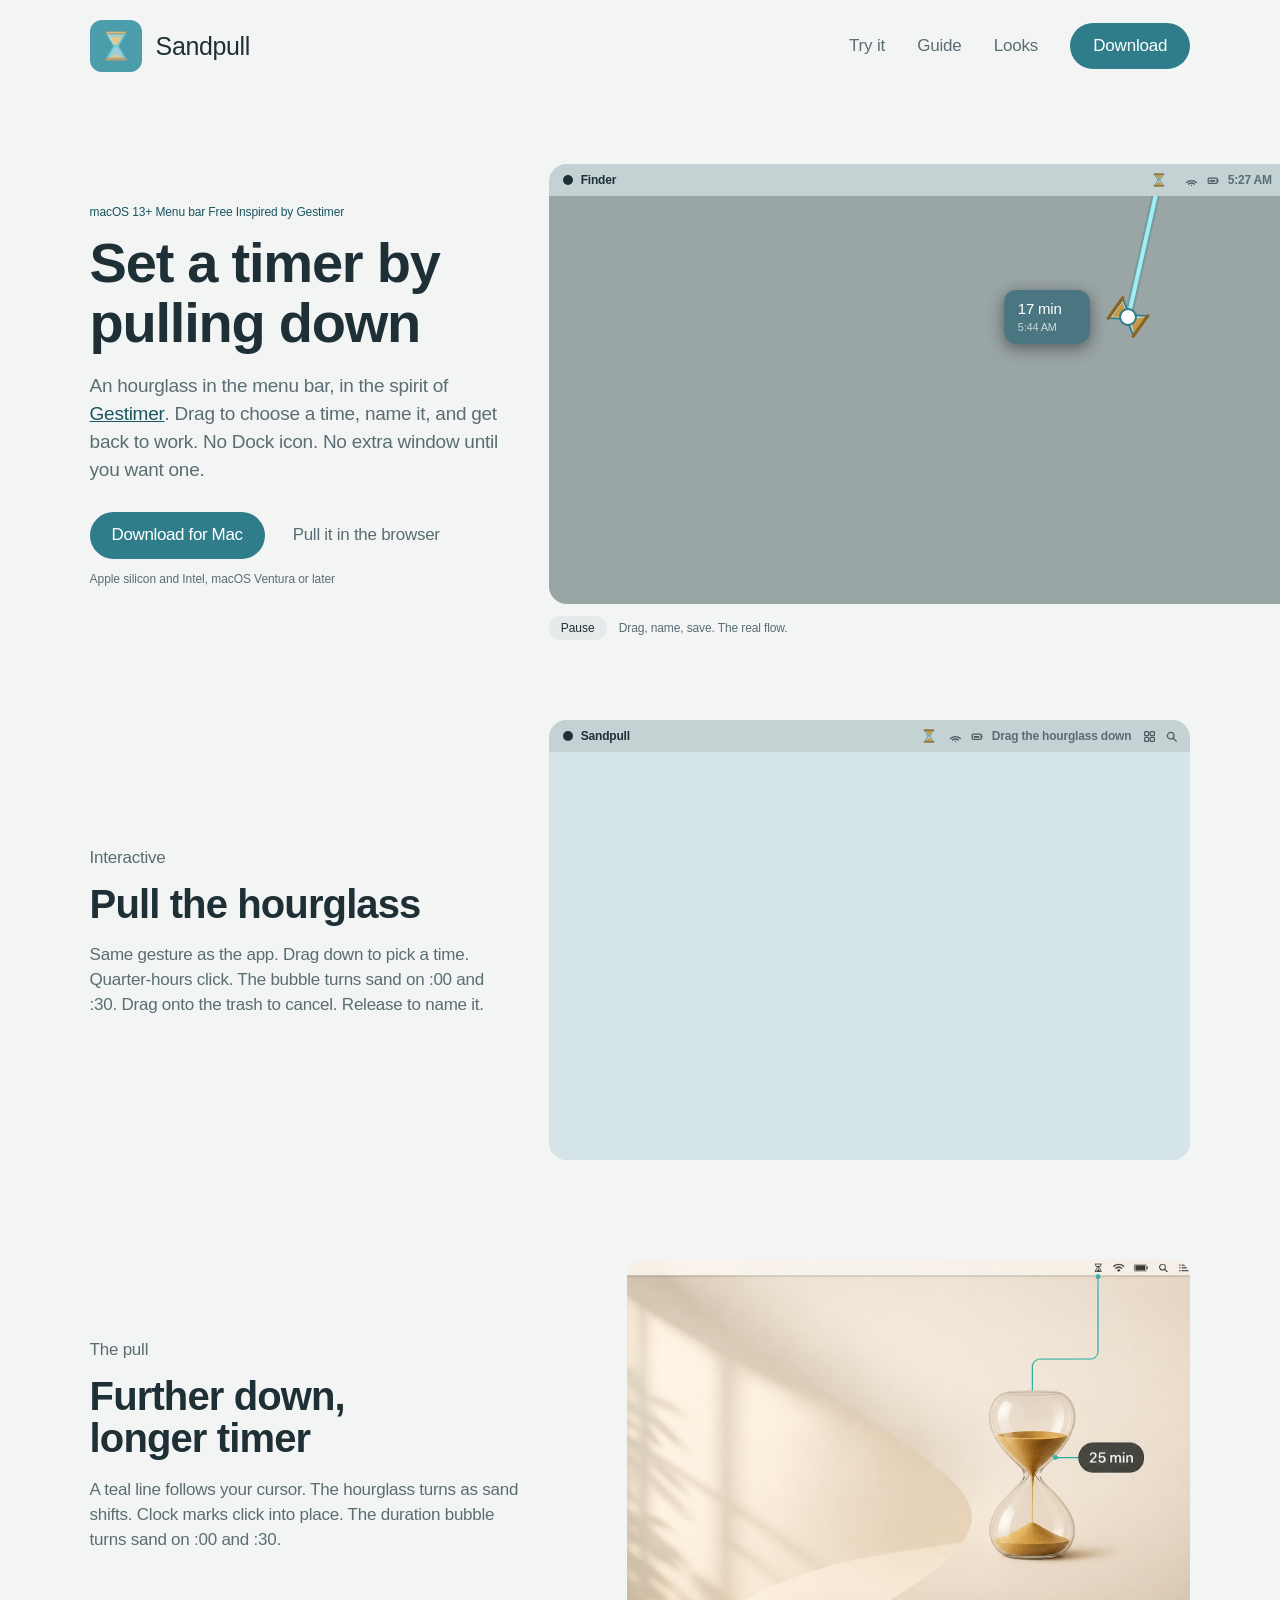
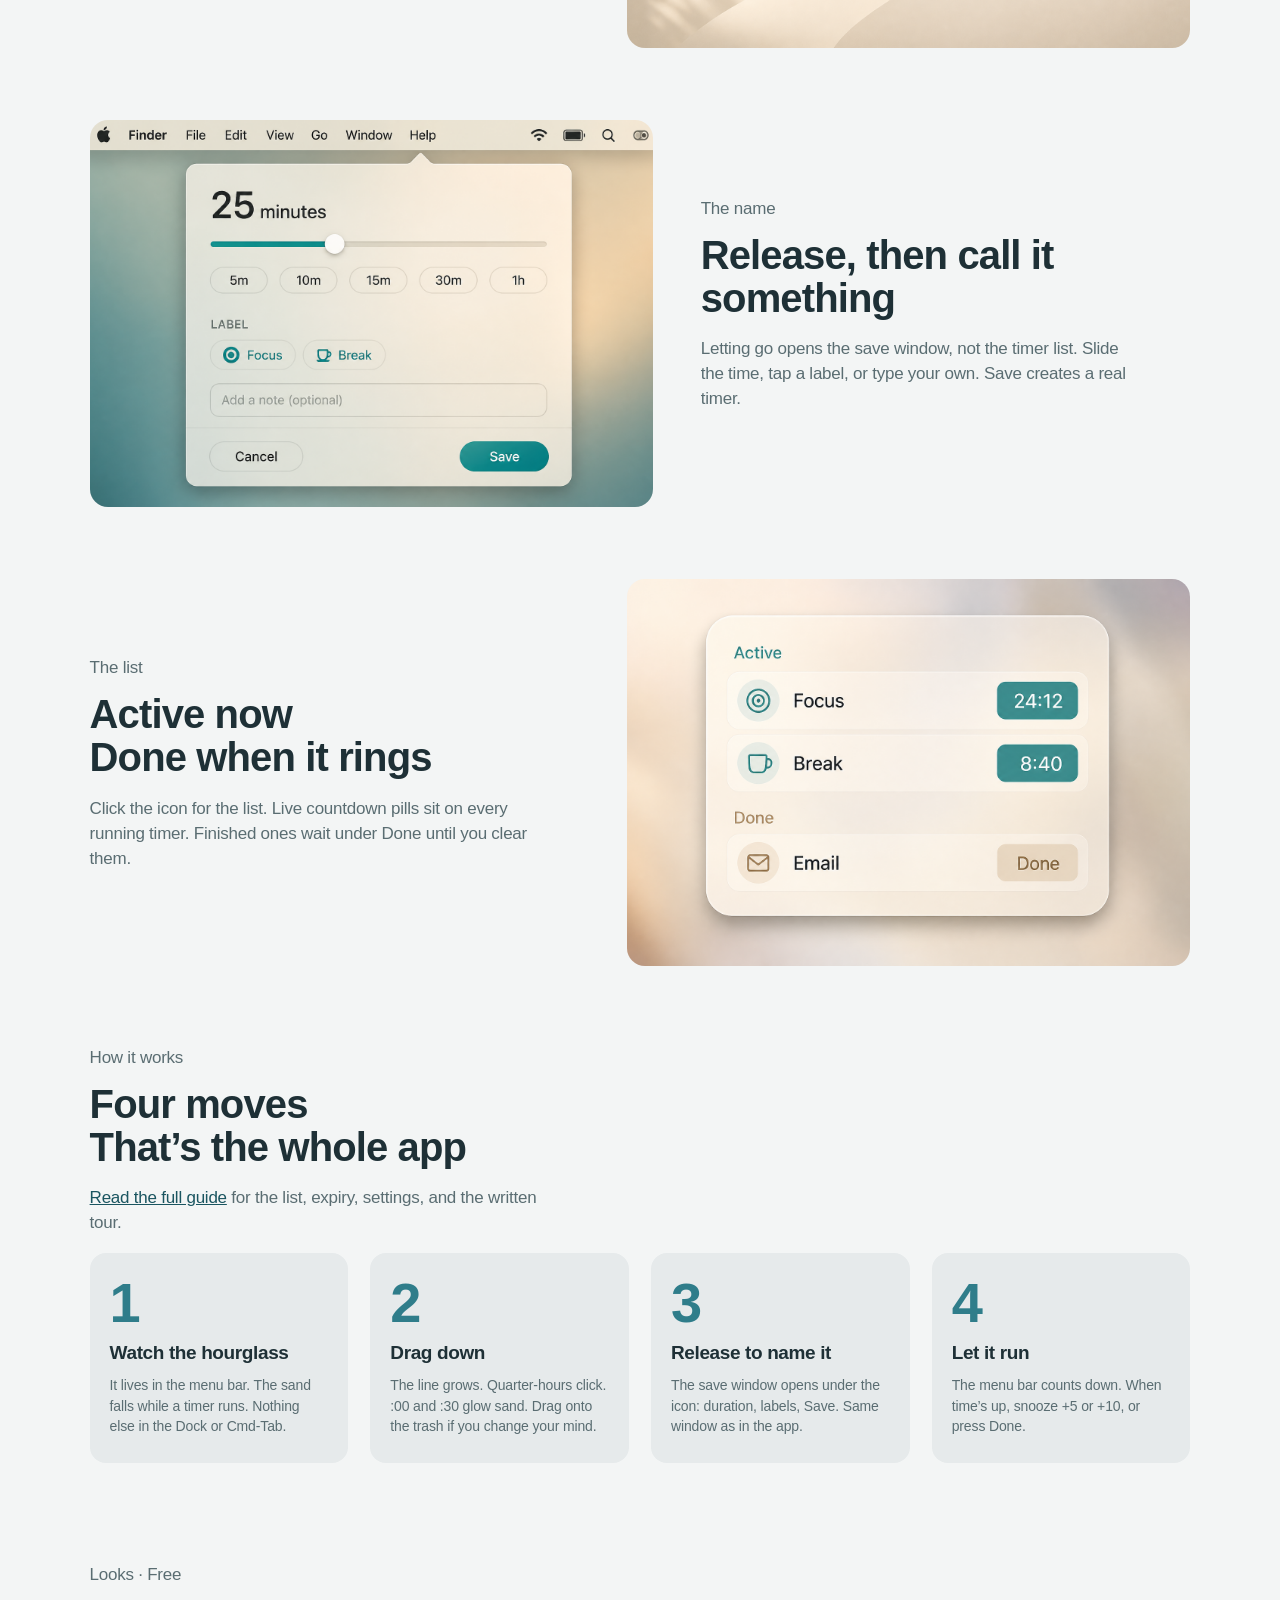
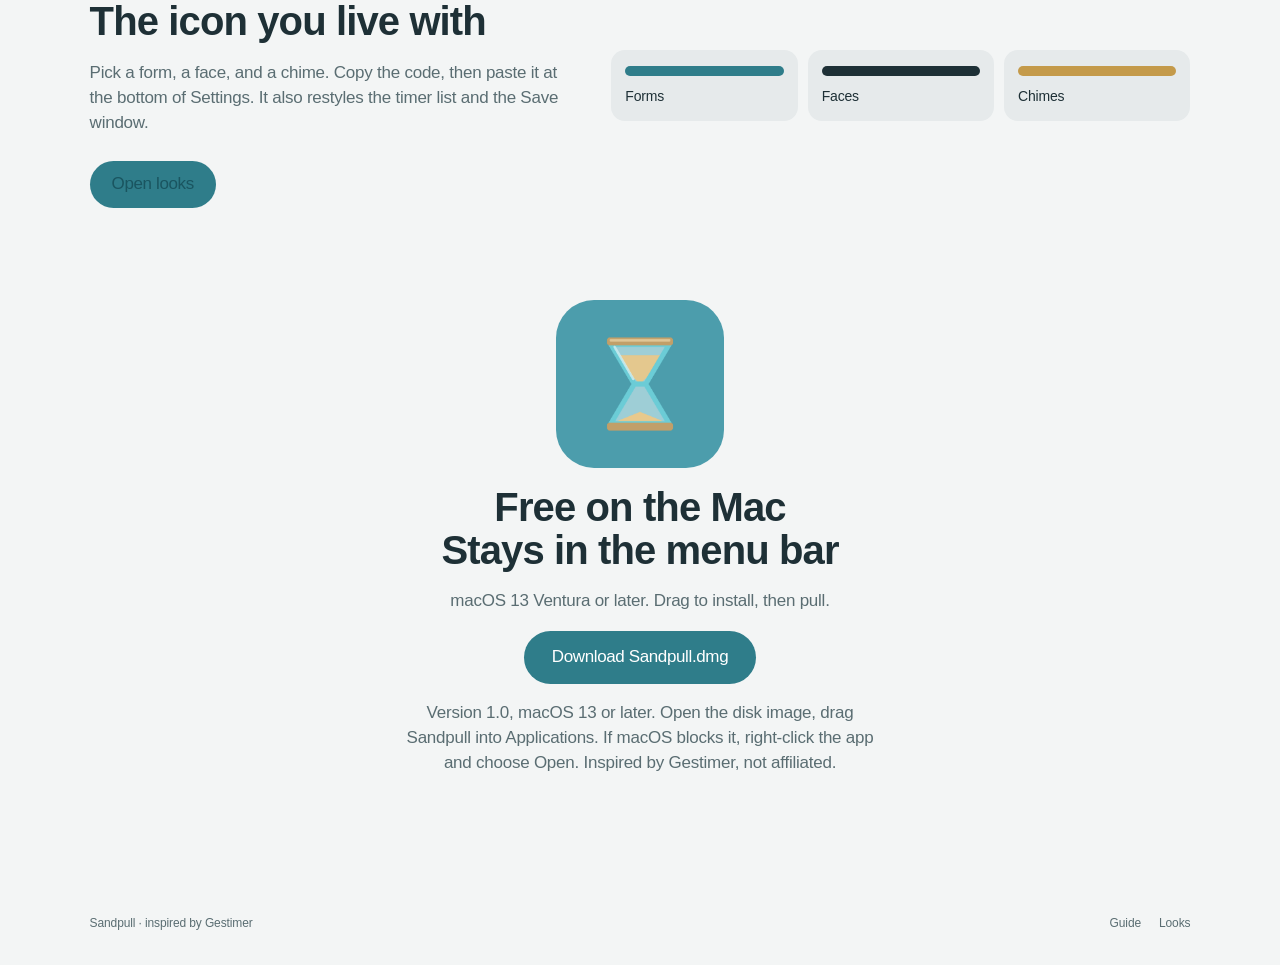
==== commit b66a8e11: "Match the live pull demo to the app: Balanced 24h curve, lighter dim, clock magnet, and bubble." ====
--- a/index.html
+++ b/index.html
@@ -63,6 +63,7 @@
               </span>
             </div>
             <div class="film-play" id="filmPlay">
+              <div class="drag-dim" id="filmDim"></div>
               <div class="line" id="filmLine"></div>
               <div class="glass" id="filmGlass">
                 <svg class="hg lg" viewBox="0 0 42 42"><use href="#hourglass"></use></svg>
@@ -83,9 +84,9 @@
                 <div class="save-head">
                   <h3 id="filmVerbose">25 minutes</h3>
                   <div class="save-meta"><span>25m</span><span id="filmSaveEnd">17:04</span></div>
-                  <div class="slider"><i style="width:42%"></i></div>
+                  <div class="slider"><i style="width:15%"></i></div>
                   <div class="chips">
-                    <span>5m</span><span>10m</span><span class="on">15m</span><span>30m</span><span>1h</span>
+                    <span>5m</span><span>10m</span><span>15m</span><span>30m</span><span>1h</span>
                   </div>
                 </div>
                 <div class="save-label">
@@ -134,6 +135,7 @@
             </span>
           </div>
           <div class="try-canvas" id="tryCanvas">
+            <div class="drag-dim" id="tryDim"></div>
             <div class="line" id="tryLine"></div>
             <div class="glass" id="tryGlass">
               <svg class="hg lg" viewBox="0 0 42 42"><use href="#hourglass"></use></svg>
--- a/styles.css
+++ b/styles.css
@@ -247,18 +247,29 @@
   min-height: 0;
   z-index: 1;
 }
+.drag-dim {
+  position: absolute;
+  inset: 0;
+  background: rgba(0, 0, 0, 0.28);
+  opacity: 0;
+  pointer-events: none;
+  transition: opacity 0.16s ease;
+}
+.drag-dim.on { opacity: 1; }
 .line {
   position: absolute;
-  width: 4px;
-  background: var(--line);
+  width: 3.6px;
+  background: #9ef0f5;
   border-radius: 99px;
   transform-origin: top center;
   opacity: 0;
   left: 0; top: 0;
   pointer-events: none;
+  z-index: 2;
+  box-shadow: 0 0 0 2.2px rgba(47, 125, 138, 0.28);
 }
 .line.faded { opacity: 0.28 !important; }
-.glass, .bubble, .cursor, .trash { position: absolute; opacity: 0; pointer-events: none; }
+.glass, .bubble, .cursor, .trash { position: absolute; opacity: 0; pointer-events: none; z-index: 2; }
 .trash {
   left: 50%;
   bottom: 52px;
@@ -268,9 +279,9 @@
   border-radius: 50%;
   display: grid;
   place-items: center;
-  background: rgba(41, 71, 82, 0.35);
-  outline: 1px solid rgba(47, 125, 138, 0.35);
-  transform: scale(0.7);
+  background: rgba(71, 117, 128, 0.96);
+  outline: 2px solid #9ef0f5;
+  transform: scale(1.05);
   transform-origin: center;
 }
 .trash svg {
@@ -283,8 +294,8 @@
   stroke-linejoin: round;
 }
 .trash.on {
-  background: rgba(255, 59, 48, 0.22);
-  outline-color: rgba(255, 59, 48, 0.5);
+  background: rgba(255, 59, 48, 0.72);
+  outline-color: #ff3b30;
 }
 .trash.on svg {
   stroke: #ff3b30;
@@ -297,15 +308,15 @@
 }
 .bubble {
   min-width: 86px;
-  padding: 8px 12px;
+  padding: 10px 14px;
   border-radius: 12px;
-  background: var(--ink);
+  background: rgba(71, 117, 128, 0.96);
   color: #fff;
-  transform: translate(18px, -10px);
+  box-shadow: 0 4px 16px rgba(0, 0, 0, 0.45);
   display: flex;
   flex-direction: column;
   justify-content: center;
-  gap: 2px;
+  gap: 3px;
 }
 .bubble strong {
   display: block;
@@ -319,7 +330,7 @@
   line-height: 1.2;
   opacity: .7;
 }
-.bubble.on-clock { background: var(--sand-deep); }
+.bubble.on-clock { background: rgba(107, 92, 51, 0.97); }
 .cursor {
   width: 14px; height: 14px;
   border-radius: 50%;
@@ -337,6 +348,7 @@
   background: var(--glass);
   overflow: hidden;
   opacity: 0;
+  z-index: 3;
   transform: translateY(-8px) scale(0.96);
   pointer-events: none;
 }
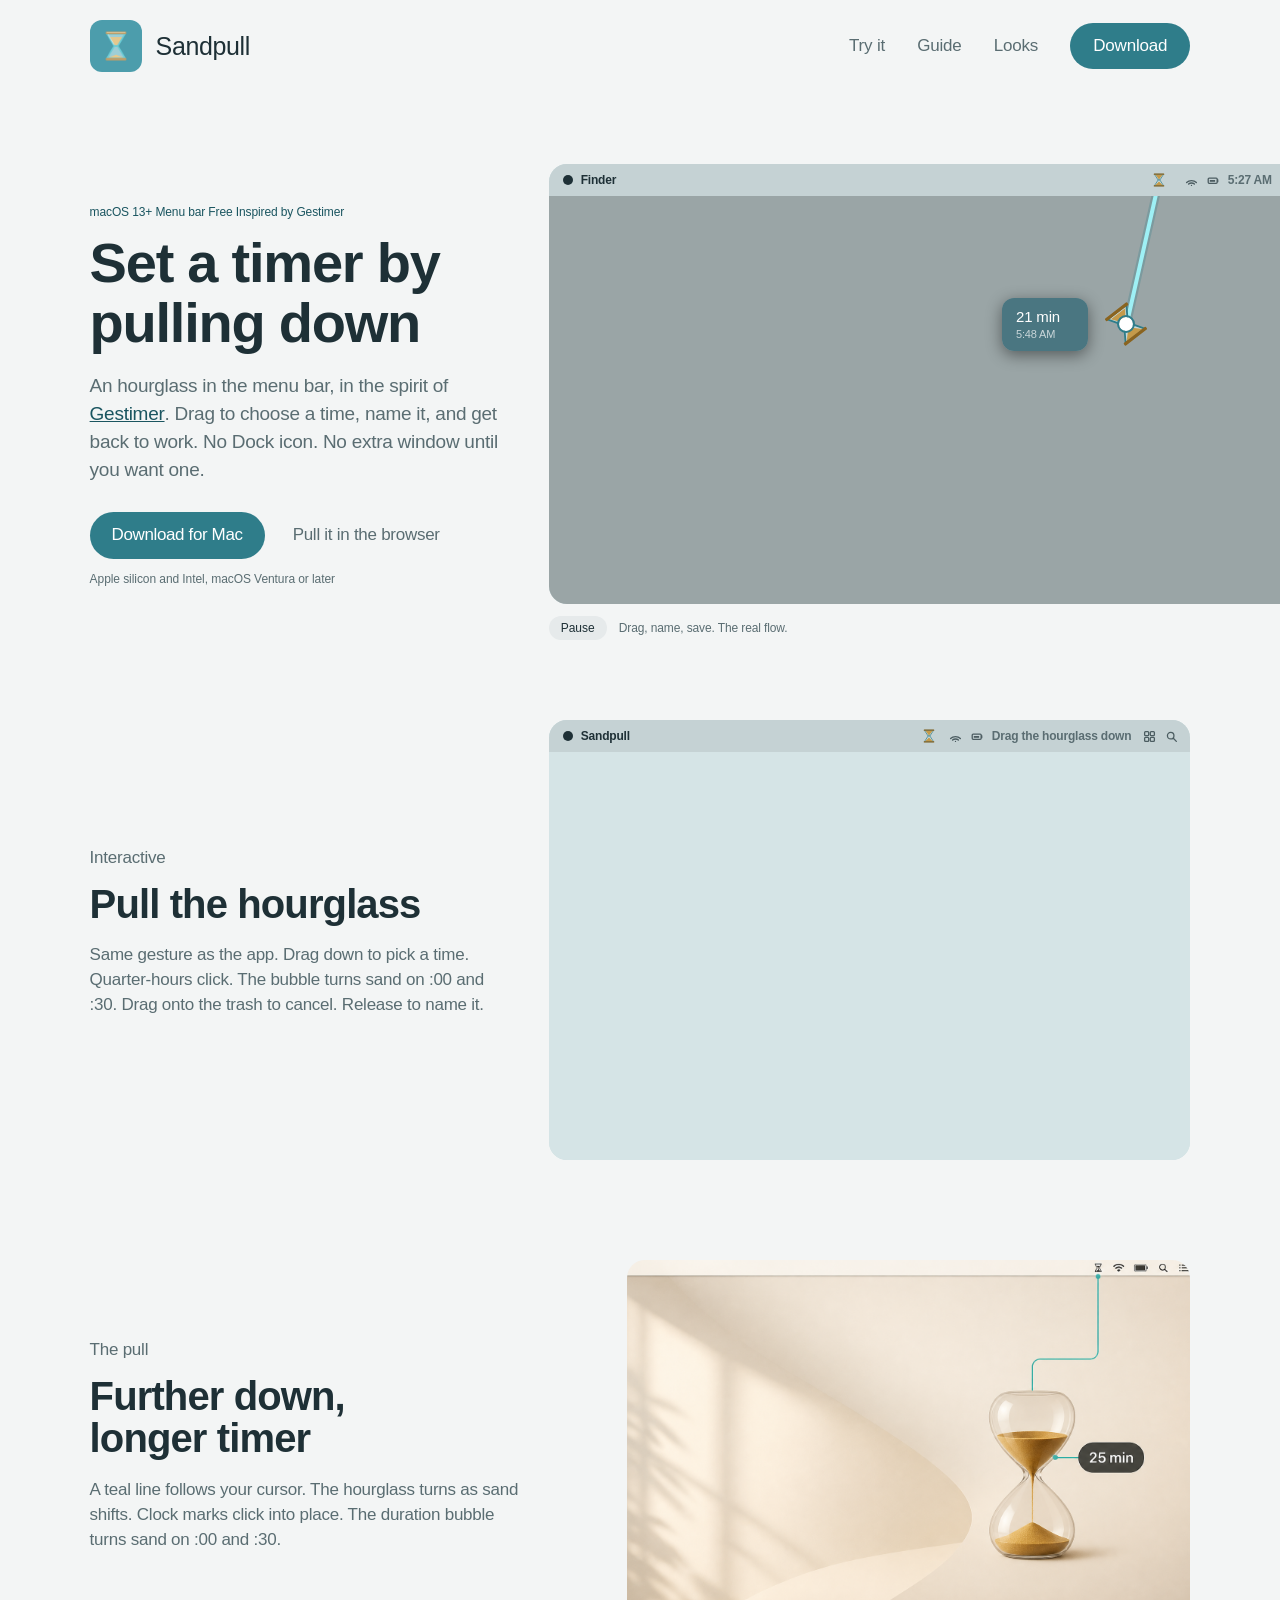
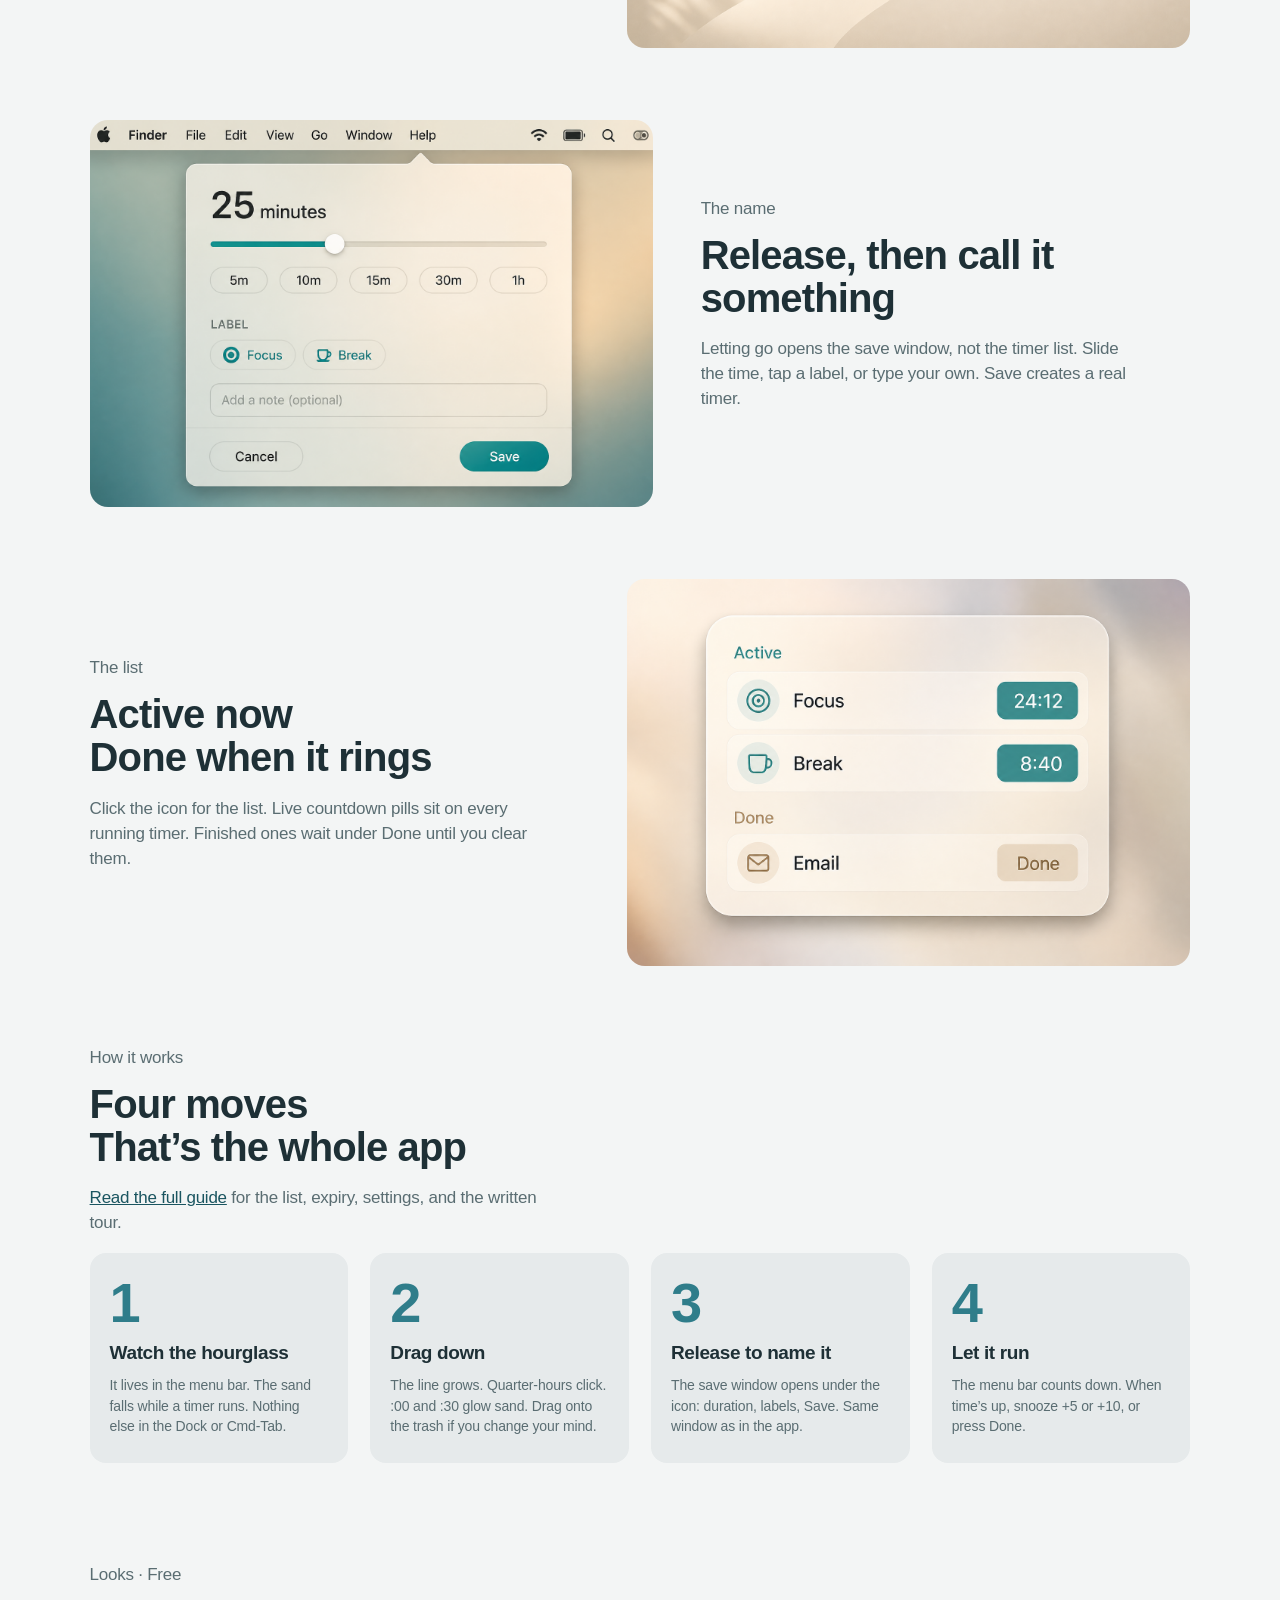
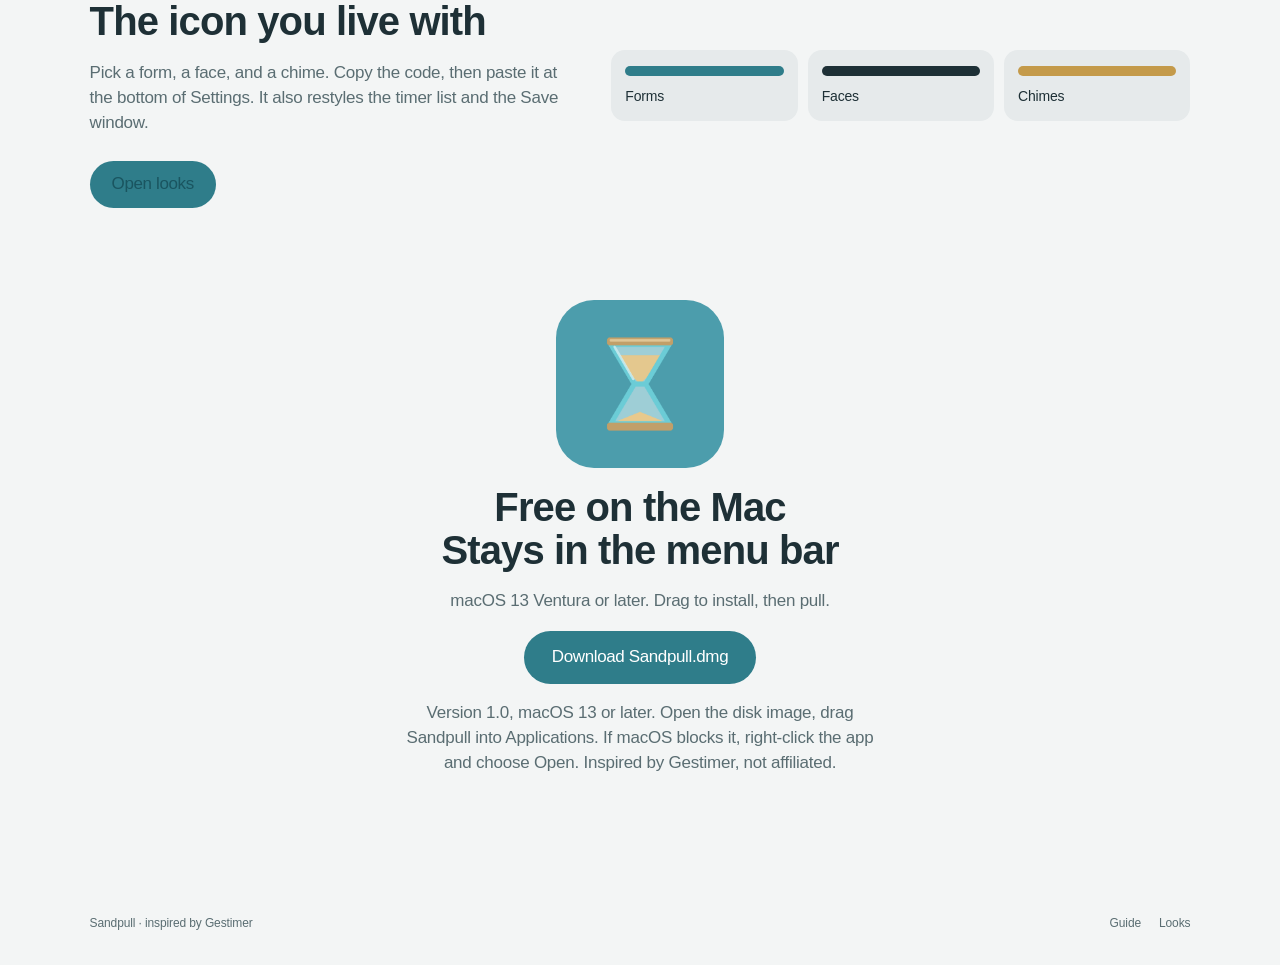
==== commit 9537140c: "Sync save window, list, and pull bubble to the same in/at duration style." ====
--- a/index.html
+++ b/index.html
@@ -82,8 +82,10 @@
               </div>
               <div class="save-panel" id="filmSave">
                 <div class="save-head">
-                  <h3 id="filmVerbose">25 minutes</h3>
-                  <div class="save-meta"><span>25m</span><span id="filmSaveEnd">17:04</span></div>
+                  <div class="spoken-block">
+                    <p><span>in</span> <strong id="filmVerbose">25 min</strong></p>
+                    <p><span>at</span> <strong id="filmSaveEnd">5:04 PM</strong></p>
+                  </div>
                   <div class="slider"><i style="width:15%"></i></div>
                   <div class="chips">
                     <span>5m</span><span>10m</span><span>15m</span><span>30m</span><span>1h</span>
@@ -153,8 +155,10 @@
             </div>
             <div class="save-panel" id="trySave">
               <div class="save-head">
-                <h3 id="tryVerbose">15 minutes</h3>
-                <div class="save-meta"><span id="tryShort">15m</span><span id="trySaveEnd"></span></div>
+                <div class="spoken-block">
+                  <p><span>in</span> <strong id="tryVerbose">15 min</strong></p>
+                  <p><span>at</span> <strong id="trySaveEnd"></strong></p>
+                </div>
                 <div class="slider"><i id="trySlider"></i></div>
                 <div class="chips">
                   <button type="button" data-mins="5">5m</button>
--- a/styles.css
+++ b/styles.css
@@ -359,11 +359,16 @@
   transition: 180ms ease;
 }
 .save-head, .save-label { padding: 16px 18px 12px; }
-.save-head h3 { font-size: 18px; margin: 0 0 6px; }
-.save-meta {
-  display: flex; justify-content: space-between;
-  font-size: 12px; color: var(--muted); margin-bottom: 8px;
-}
+.spoken-block { margin: 0 0 10px; }
+.spoken-block p {
+  margin: 0;
+  font-size: 16px;
+  font-weight: 510;
+  font-variant-numeric: tabular-nums;
+  line-height: 1.25;
+}
+.spoken-block span { color: var(--muted); font-weight: 500; font-size: 0.94em; }
+.spoken-block strong { font-weight: 510; }
 .slider {
   height: 4px; border-radius: 99px;
   background: var(--panel); margin-bottom: 12px;
@@ -442,7 +447,9 @@
   padding: 10px 16px; min-height: 54px;
 }
 .row b { display: block; font-size: 13px; font-weight: 560; }
-.row small { color: var(--muted); font-size: 11px; }
+.row small { display: block; color: var(--muted); font-size: 11px; margin-top: 2px; }
+.list-panel .spoken-block { margin: 0; }
+.list-panel .spoken-block p { font-size: 14px; }
 .row .grow { flex: 1; }
 .pill {
   width: 80px; height: 26px; border-radius: 999px;
